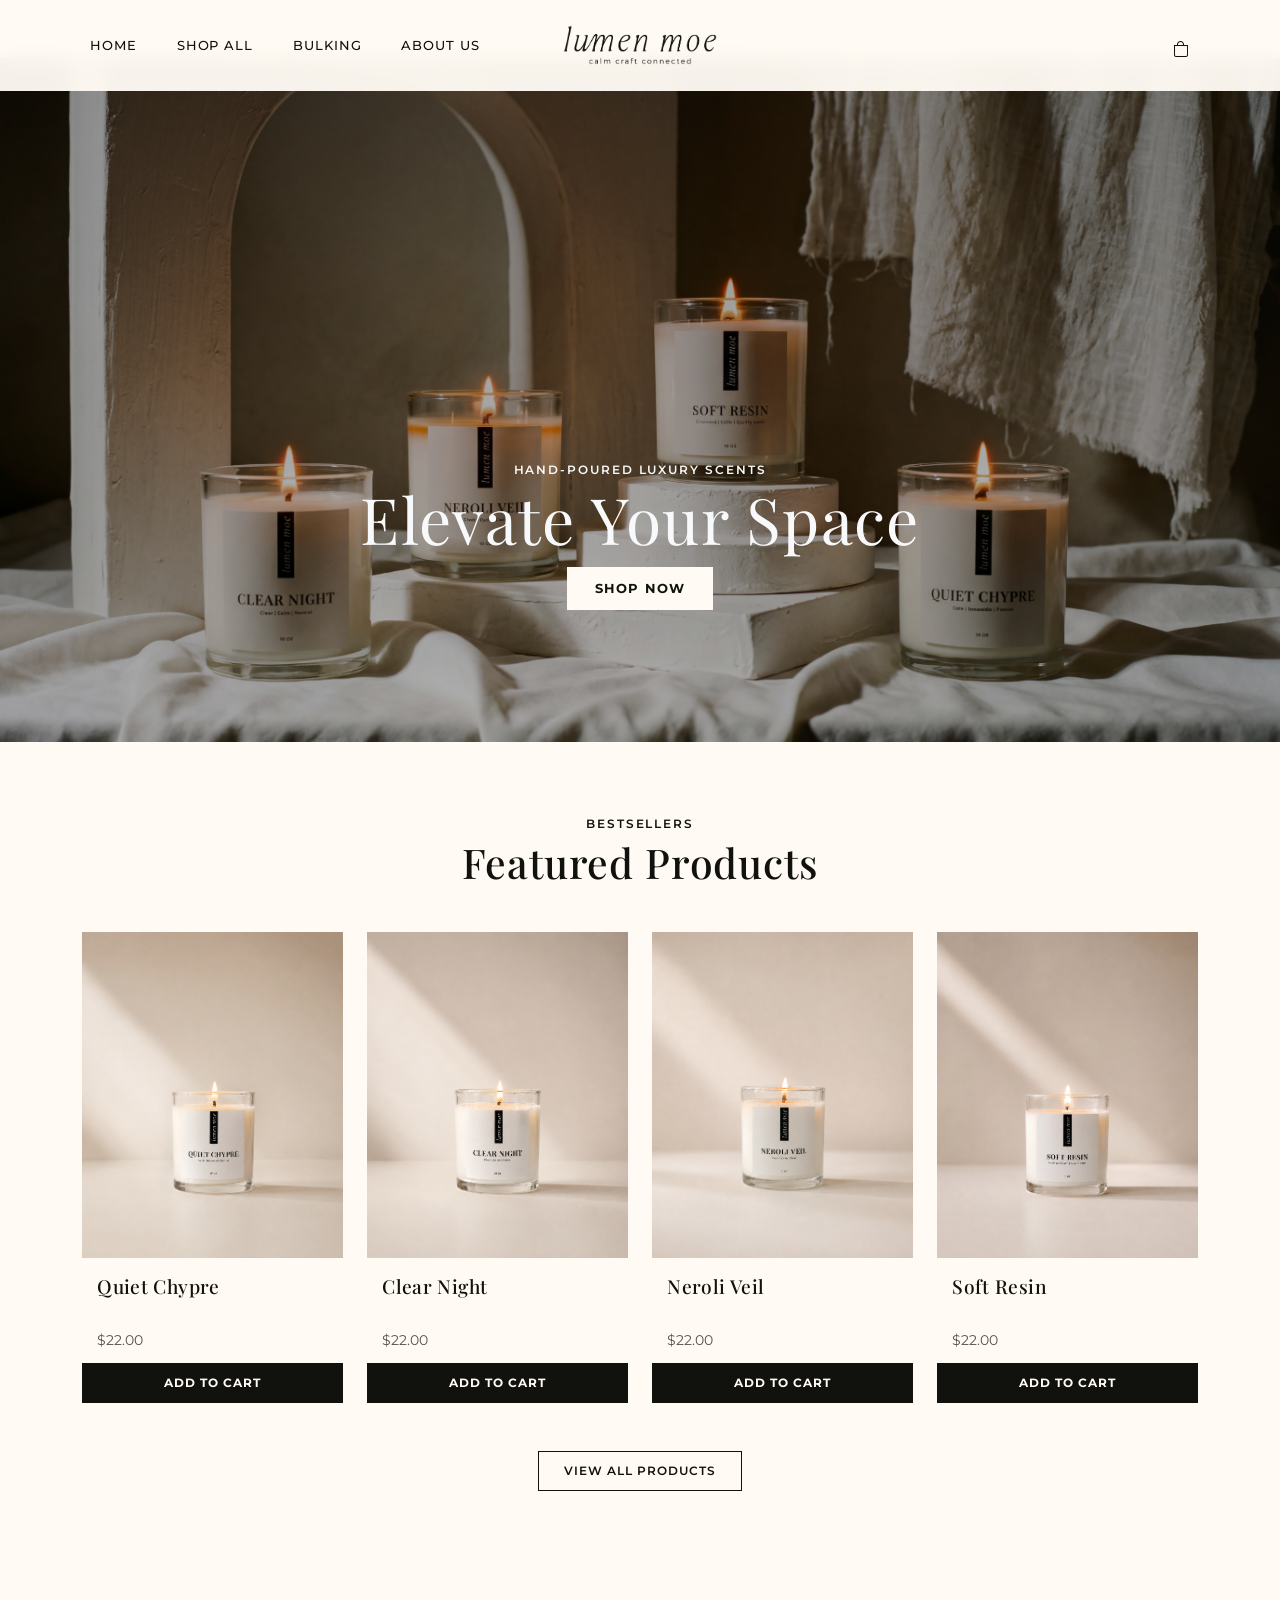
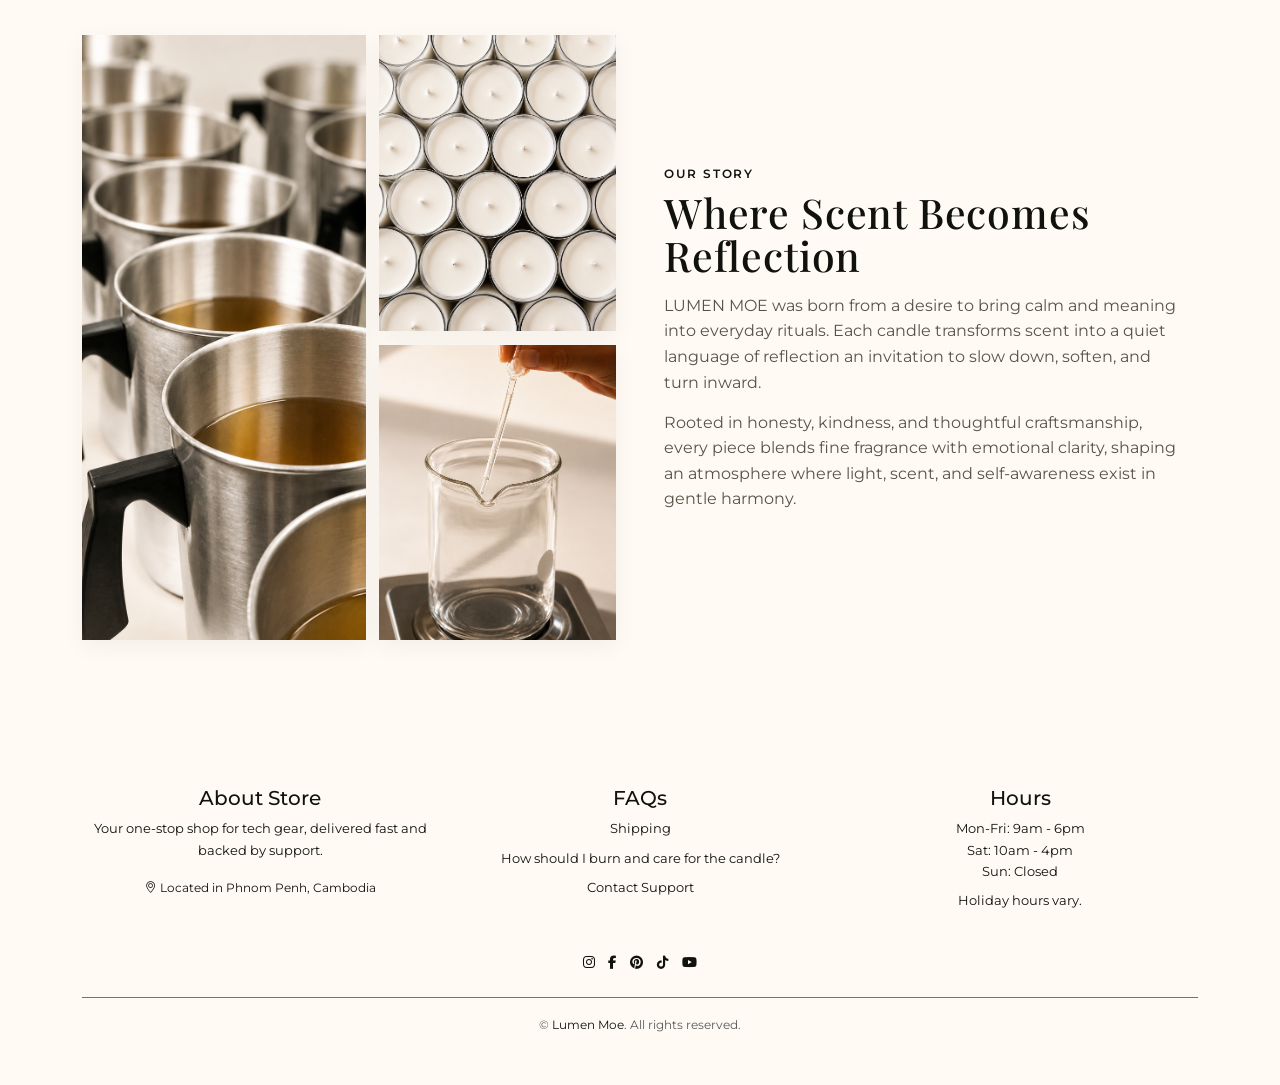
==== index.html @ 2d0c18eb "Refactor index.html for improved structure and title Updated the title and improved the overall stru" ====
<!DOCTYPE html>
<html lang="en">
<head>
	<meta charset="UTF-8">
	<meta name="viewport" content="width=device-width, initial-scale=1.0">
	<title>Lumen Moe | Elevate Your Space</title>

	<link rel="preconnect" href="https://fonts.googleapis.com">
	<link rel="preconnect" href="https://fonts.gstatic.com" crossorigin>
	<link href="https://fonts.googleapis.com/css2?family=Montserrat:wght@400;500&family=Playfair+Display:wght@400;500&display=swap" rel="stylesheet">

	<link href="https://cdn.jsdelivr.net/npm/bootstrap@5.3.3/dist/css/bootstrap.min.css" rel="stylesheet" integrity="sha384-QWTKZyjpPEjISv5WaRU9OFeRpok6YctnYmDr5pNlyT2bRjXh0JMhjY6hW+ALEwIH" crossorigin="anonymous">
	<link rel="stylesheet" href="https://cdnjs.cloudflare.com/ajax/libs/font-awesome/6.5.2/css/all.min.css" crossorigin="anonymous" referrerpolicy="no-referrer">
	<link rel="stylesheet" href="./css/index.css">
	<link rel="stylesheet" href="./css/footer.css">
	<link rel="stylesheet" href="./css/navbar.css">
	<link rel="icon" href="img/favicon.png" type="image/svg+xml">
</head>
<body>
	<header>

		<!--Navbar Section-->
		<nav class="navbar navbar-expand-md py-3" id="mainNavbar" aria-label="Primary navigation">
			<div class="container position-relative">
				<button class="navbar-toggler border-0 p-0 d-md-none" type="button" data-bs-toggle="collapse" data-bs-target="#primaryNav" aria-controls="primaryNav" aria-expanded="false" aria-label="Toggle navigation">
					<span class="navbar-toggler-icon"></span>
				</button>

				<ul class="navbar-nav d-none d-md-flex gap-4 align-items-center nav-left">
					<li class="nav-item"><a class="nav-link" href="/">Home</a></li>
					<li class="nav-item"><a class="nav-link" href="shop.html">Shop All</a></li>
					<li class="nav-item"><a class="nav-link" href="bulk-inquiry.html">Bulking</a></li>
					<li class="nav-item"><a class="nav-link" href="/#our-story">About us</a></li>
				</ul>
				
				<!--Logo-->
				<a class="navbar-brand logo mx-auto" href="/" aria-label="Lumen Moe home">
					<img src="img/web.png" alt="Lumen Moe" class="logo-image">
				</a>
				
				<!--Menu Icons-->
				<div class="d-none d-md-flex gap-3 nav-icons nav-right" aria-label="Quick actions">
					<a href="cart.html" class="icon-link" aria-label="Cart">
						<i class="bi bi-bag"></i>
					</a>
					<!--<a href="#" class="icon-link" aria-label="Profile">
						<i class="bi bi-person"></i>
					</a>-->
				</div>

				<a href="cart.html" class="icon-link d-md-none mobile-cart" aria-label="Cart">
					<i class="bi bi-bag"></i>
				</a>

				<div class="collapse navbar-collapse mt-3 d-md-none" id="primaryNav">
					<ul class="navbar-nav d-md-none gap-1 mobile-menu-list">
						<li class="nav-item"><a class="nav-link" href="/">Home</a></li>
						<li class="nav-item"><a class="nav-link" href="shop.html">Shop All</a></li>
						<li class="nav-item"><a class="nav-link" href="bulk-inquiry.html">Bulk Inquiry</a></li>
						<li class="nav-item"><a class="nav-link" href="/#our-story">About Us</a></li>
						<!--<li class="nav-item"><a class="nav-link" href="#" aria-label="Profile"><i class="bi bi-person me-2"></i>Profile</a></li>-->
					</ul>
				</div>
			</div>
		</nav>

		<!--Hero Section-->
		<section class="hero text-light">
			<div id="heroCarousel" class="carousel slide carousel-fade" data-bs-ride="carousel" data-bs-interval="4200" data-bs-pause="false">
				<div class="carousel-inner">
					<div class="carousel-item active">
						<div class="hero-slide hero-slide-1 d-flex align-items-center justify-content-center text-center">
							<div class="container hero-content position-relative">
								<p class="hero-kicker mb-2">Hand-poured luxury scents</p>
								<h1 class="display-4 hero-title mb-3">Elevate Your Space</h1>
								<!--<p class="hero-subtext mx-auto mb-4">Discover modern candle compositions crafted to bring warmth, calm, and understated elegance into your daily rituals.</p>-->
								<a href="shop.html" class="btn btn-hero">Shop Now</a>
							</div>
						</div>
					</div>
					<div class="carousel-item">
						<div class="hero-slide hero-slide-2 d-flex align-items-center justify-content-center text-center">
							<div class="container hero-content position-relative">
								<p class="hero-kicker mb-2">Seasonal Collection</p>
								<h1 class="display-4 hero-title mb-3">Warm Notes, Soft Glow</h1>
								<!--<p class="hero-subtext mx-auto mb-4">From amber and fig to cedar and musk, discover curated scents designed to elevate quiet evenings and mindful mornings.</p>-->
								<a href="shop.html" class="btn btn-hero">Shop Now</a>
							</div>
						</div>
					</div>
					<div class="carousel-item">
						<div class="hero-slide hero-slide-3 d-flex align-items-center justify-content-center text-center">
							<div class="container hero-content position-relative">
								<p class="hero-kicker mb-2">Modern Rituals</p>
								<h1 class="display-4 hero-title mb-3">Scented Simplicity</h1>
								<!--<p class="hero-subtext mx-auto mb-4">Crafted in small batches for homes that value subtle details, intentional design, and the art of everyday comfort.</p>-->
								<a href="shop.html" class="btn btn-hero">Shop Now</a>
							</div>
						</div>
					</div>
				</div>
			</div>
		</section>
	</header>
	
	<!--Featured Products-->
	<main>
		<section class="featured-products py-5" id="featured-products">
			<div class="container py-md-4">
				<div class="section-heading text-center mb-4 mb-md-5">
					<p class="section-kicker mb-2">Bestsellers</p>
					<h2 class="section-title mb-0">Featured Products</h2>
				</div>

				<div class="row g-3 g-md-4" id="featuredProductGrid" aria-live="polite"></div>
				<div class="text-center mt-4 mt-md-5">
					<a href="shop.html" class="btn btn-view-all">View All Products</a>
				</div>
			</div>
		</section>

		<!--Our Story-->
		<section class="our-story py-5" id="our-story">
			<div class="container py-md-4">
				<div class="row g-4 g-md-5 align-items-center">
					<div class="col-12 col-md-6">
						<div class="story-grid">
							<div class="story-grid-item tall">
								<img src="/img/pitches.png" alt="Candle workshop atmosphere" class="img-fluid">
							</div>
							<div class="story-grid-item">
								<img src="/img/candle.png" alt="Raw fragrance materials" class="img-fluid">
							</div>
							<div class="story-grid-item">
								<img src="/img/FO.png" alt="Minimal home candle styling" class="img-fluid">
							</div>
						</div>
					</div>

					<div class="col-12 col-md-6">
						<div class="story-content">
							<p class="section-kicker mb-2">Our Story</p>
							<h2 class="section-title mb-3">Where Scent Becomes Reflection</h2>
							<p class="story-text">LUMEN MOE was born from a desire to bring 
								calm and meaning into everyday rituals. 
								Each candle transforms scent into a quiet language of 
								reflection an invitation to slow down, soften, and turn inward.</p>
							<p class="story-text mb-0">Rooted in honesty, kindness, 
								and thoughtful craftsmanship, every piece blends fine 
								fragrance with emotional clarity, shaping an atmosphere 
								where light, scent, and self-awareness exist in gentle harmony.</p>
						</div>
					</div>
				</div>
			</div>
		</section>
	</main>

	<!--FOOTER-->
	<footer class="footer">
		<div class="container">
			<!-- First row: 3 columns -->
			<div class="row gy-4 text-center text-md-center">
				<div class="col-12 col-md-4 mt-5">
					<h5 class="footer-title font-weight-bold">About Store</h5>
					<p class="footer-text-center">Your one-stop shop for tech gear, delivered fast and backed by support.</p>
					<p class="footer-text-center"><small><i class="bi bi-geo-alt"></i> Located in Phnom Penh, Cambodia</small></p>
					
					<!--<div class="footer-payments mt-3">
						<span class="footer-payment-label">We accept:</span>
						<div class="footer-payment-icons mt-2">
							<i class="fab fa-cc-visa" aria-hidden="true" title="Visa"></i>
							<i class="fab fa-cc-mastercard" aria-hidden="true" title="Mastercard"></i>
							<i class="fab fa-cc-amex" aria-hidden="true" title="Amex"></i>
							<i class="fab fa-cc-paypal" aria-hidden="true" title="PayPal"></i>
						</div>
					</div>-->
				</div>

				<!-- FAQs Column -->
				<div class="col-12 col-md-4 mt-5">
					<h5 class="footer-title font-weight-bold">FAQs</h5>
					<ul class="footer-links list-unstyled">
						<li class="mb-2">
							<button class="footer-faq-toggle" type="button" data-bs-toggle="collapse" data-bs-target="#faqShipping" aria-expanded="false" aria-controls="faqShipping">
								Shipping
							</button>
							<div id="faqShipping" class="collapse footer-faq-answer">
								<b>Standard delivery takes 1-3 business days depending on your location.</b>
							</div>
						</li>
						<li class="mb-2">
							<button class="footer-faq-toggle" type="button" data-bs-toggle="collapse" data-bs-target="#faqWarranty" aria-expanded="false" aria-controls="faqWarranty">
								How should I burn and care for the candle?
							</button>
							<div id="faqWarranty" class="collapse footer-faq-answer">
								<b>Trim wick before each burn and allow the wax to melt evenly across the surface. Burn for 2-3 hours at a time and never leave unattended. Discontinue use when 1 cm of wax remains.</b>
							</div>
						</li>
						<li class="mb-2">
							<button class="footer-faq-toggle" type="button" data-bs-toggle="collapse" data-bs-target="#faqSupport" aria-expanded="false" aria-controls="faqSupport">
								Contact Support
							</button>
							<div id="faqSupport" class="collapse footer-faq-answer">
								<b>Contact us via <a href="https://t.me/lumenmoe"><u>Telegram</u></a> for quick assistance.</b>
							</div>
						</li>
					</ul>
				</div>

				<!-- Hours Column -->
				<div class="col-12 col-md-4 mt-5">
					<h5 class="footer-title font-weight-bold">Hours</h5>
					<ul class="footer-hours list-unstyled">
						<li>Mon-Fri: 9am - 6pm</li>
						<li>Sat: 10am - 4pm</li>
						<li>Sun: Closed</li>
						<li class="mt-2">Holiday hours vary.</li>
					</ul>
				</div>
			</div>

			<!-- Second row: newsletter 
			<div class="row justify-content-center mt-5">
				<div class="col-12 col-md-6">
					<h5 class="footer-title text-center font-weight-bold">Newsletter</h5>
					<p class="text-center">Subscribe to our newsletter for the latest updates and offers ^_^</p>
					<form class="footer-form d-flex flex-column flex-sm-row justify-content-center" action="#" method="post">
						<label class="sr-only" for="footer-email"></label>
						<input id="footer-email" type="email" class="form-control mb-2 mb-sm-0 mr-sm-2" placeholder="Enter your email" required>
						<button type="submit" class="btn btn-primary">Subscribe</button>
					</form>
				</div>
			</div>-->

			<!-- Third row: social -->
			<div class="row justify-content-center mt-4">
				<div class="col-auto">
					<div class="footer-social">
						<a href="https://www.instagram.com/lumenmoe/" aria-label="Instagram" class="footer-social-link"><i class="fab fa-instagram"></i></a>
						<a href="https://www.facebook.com/LumenMoe/" aria-label="Facebook" class="footer-social-link"><i class="fab fa-facebook-f"></i></a>
						<a href="https://www.pinterest.com/lumenmoe/" aria-label="Pinterest" class="footer-social-link"><i class="fab fa-pinterest"></i></a>
						<a href="https://www.tiktok.com/@lumenmoe" aria-label="TikTok" class="footer-social-link"><i class="fab fa-tiktok"></i></a>
						<a href="https://www.youtube.com/@lumenmoe" aria-label="YouTube" class="footer-social-link"><i class="fab fa-youtube"></i></a>
					</div>
				</div>
			</div>

			<div class="footer-bottom text-center mt-4 pt-3 border-top border-secondary">
				<small class="text-muted">&copy; <span id="currentYear"></span> <a href="index.html" class="text-decoration-none">Lumen Moe</a>. All rights reserved.</small>
			</div>
		</div>
	</footer>


	<link rel="stylesheet" href="https://cdn.jsdelivr.net/npm/bootstrap-icons@1.11.3/font/bootstrap-icons.min.css">
	<script src="https://cdn.jsdelivr.net/npm/bootstrap@5.3.3/dist/js/bootstrap.bundle.min.js" integrity="sha384-YvpcrYf0tY3lHB60NNkmXc5s9fDVZLESaAA55NDzOxhy9GkcIdslK1eN7N6jIeHz" crossorigin="anonymous"></script>
	<script src="./js/navbar.js" defer></script>
	<script src="./js/products.js" defer></script>
	<script src="./js/script.js" defer></script>
</body>
</html>
---- css/index.css ----
﻿:root {
	--bg-main: #fffbf4;
	--bg-alt: #fffbf4;
	--text-main: #11120d;
	--text-muted: #565449;
	
	--card-bg: #fffbf4;
	--bone: #d8cfbc;
	--hover-text: #d8cfbc;
	--hover-support: #565449;
	--shadow-soft: 0 10px 30px rgba(22, 22, 22, 0.06);
	--radius-soft: 14px;
}

* {
	box-sizing: border-box;
}

body {
	margin: 0;
	font-family: "Montserrat", sans-serif;
	color: var(--text-main);
	background: #fffbf4;
	line-height: 1.6;
}

h1,
h2,
h3,
.logo,
.footer-logo {
	font-family: "Playfair Display", serif;
	letter-spacing: 0.02em;
}

a {
	text-decoration: none;
}


.hero {
	position: relative;
}

.hero .carousel,
.hero .carousel-inner,
.hero .carousel-item {
	min-height: clamp(460px, 76vh, 700px);
}

.hero-slide {
	min-height: clamp(460px, 76vh, 700px);
	position: relative;
	background-position: center;
	background-size: cover;
	background-repeat: no-repeat;
}

.hero-slide::before {
	content: "";
	position: absolute;
	inset: 0;
	background: linear-gradient(to bottom, rgba(0, 0, 0, 0.42), rgba(0, 0, 0, 0.28));
}

.hero-slide-1 {
	background-image: url("../img/collection1.png");
}

.hero-slide-2 {
	background-image: url("../img/Tin collection.png");
}

.hero-slide-3 {
	background-image: url("../img/ritual bath.jpg");
}

.hero-content {
	max-width: 720px;
	padding-inline: 1rem;
	margin-top: clamp(250px, 30vh, 450px);
	z-index: 1;
}

.hero-kicker,
.section-kicker {
	text-transform: uppercase;
	letter-spacing: 0.16em;
	font-size: 0.75rem;
	font-weight: 600;
}

.hero-title {
	font-size: clamp(2.2rem, 5vw, 4rem);
	line-height: 1;
}

.hero-subtext {
	max-width: 560px;
	color: rgba(255, 255, 255, 0.9);
	font-size: 1rem;
}

.btn-hero {
	border-radius: 0;
	color: #11120d;
	background-color: #fffbf4;
	padding: 0.68rem 1.7rem;
	letter-spacing: 0.08em;
	text-transform: uppercase;
	font-size: 0.82rem;
	font-weight: 700;
	transition: all 0.25s ease;
}

.btn-hero:hover,
.btn-hero:focus-visible {
	background-color: #11120d;
	color: #fffbf4;
	border-color: #11120d;
}

.section-title {
	font-size: clamp(2rem, 3.2vw, 3rem);
	line-height: 1.05;
}

.product-card {
	display: block;
	border-radius: 0;
	overflow: hidden;
	background-color: transparent;
	/*box-shadow: 0 8px 24px rgba(18, 18, 18, 0.03)*/
	transition: transform 0.3s ease, box-shadow 0.3s ease;
	color: inherit;
}

.product-card:hover,
.product-card:focus-visible {
	transform: translateY(-4px);
	box-shadow: var(--shadow-soft);
}

.product-image-wrap {
	overflow: hidden;
	aspect-ratio: 4 / 5;
	background-color: var(--bone);
}

.product-image-wrap a {
	display: block;
	width: 100%;
	height: 100%;
}

.product-image {
	width: 100%;
	height: 100%;
	object-fit: cover;
	transition: transform 0.45s ease;
}

.product-card:hover .product-image,
.product-card:focus-visible .product-image {
	transform: scale(1.06);
}

.product-meta {
	padding: 0.95rem 0 0;
	background-color: transparent;
}

.product-name {
	margin: 0;
	font-size: 1.2rem;
	line-height: 1.3;
	min-height: calc(1.3em * 2);
	padding-inline: 0.95rem;
}

.product-name a {
	color: inherit;
}

.product-price {
	margin: 0.35rem 0 0;
	color: var(--text-muted);
	font-size: 0.9rem;
	padding-inline: 0.95rem;
}

.product-actions {
	margin-top: 0.65rem;
}

.featured-add-btn {
	width: 100%;
	border: 1px solid #11120d;
	border-radius: 0;
	background-color: #11120d;
	color: #fffbf4;
	padding: 0.58rem 0.75rem;
	font-size: 0.77rem;
	font-weight: 700;
	letter-spacing: 0.08em;
	text-transform: uppercase;
	transition: transform 0.2s ease, background-color 0.2s ease;
}

.featured-add-btn:hover,
.featured-add-btn:focus-visible {
	background-color: #565449;
	transform: translateY(-1px);
}

.featured-add-btn:disabled {
	opacity: 0.8;
	cursor: default;
}

.btn-view-all {
	border-radius: 0;
	border: 1px solid var(--text-main);
	color: var(--text-main);
	background-color: transparent;
	padding: 0.62rem 1.55rem;
	letter-spacing: 0.08em;
	text-transform: uppercase;
	font-size: 0.78rem;
	font-weight: 600;
	transition: all 0.25s ease;
}

.btn-view-all:hover,
.btn-view-all:focus-visible {
	background-color: var(--text-main);
	border-color: var(--text-main);
	color: #fffbf4;
	transform: translateY(-1px);
}

.our-story {
	background-color: var(--bg-alt);
}

.story-grid {
	display: grid;
	grid-template-columns: 1.2fr 1fr;
	gap: 0.85rem;
}

.story-grid-item {
	border-radius: 0;
	overflow: hidden;
	box-shadow: 0 6px 22px rgba(20, 20, 20, 0.05);
}

.story-grid-item.tall {
	grid-row: span 2;
}

.story-grid-item img {
	width: 100%;
	height: 100%;
	min-height: 180px;
	object-fit: cover;
	aspect-ratio: 4 / 5;
}

.story-content {
	max-width: 520px;
}

.story-text {
	color: var(--text-muted);
	margin-bottom: 0.9rem;
}

@media (max-width: 767.98px) {
	/* mobile nav-link rules moved to css/navbar.css */

	.logo {
		font-size: 1.5rem;
	}

	.logo-image {
		height: clamp(26px, 7vw, 32px);
	}

	.hero {
		min-height: 530px;
	}

	.hero .carousel,
	.hero .carousel-inner,
	.hero .carousel-item,
	.hero-slide {
		min-height: 530px;
	}

	.hero-subtext {
		font-size: 0.95rem;
	}

	.section-title {
		font-size: 2.1rem;
	}

	.product-meta {
		padding: 0.95rem 0 1.05rem;
	}

	.story-grid {
		grid-template-columns: 1fr 1fr;
	}

	.story-grid-item.tall {
		grid-column: span 2;
		grid-row: auto;
	}
}

/* Toast Notifications */
.toast-container {
	position: fixed;
	top: 20px;
	right: 20px;
	z-index: 9999;
	display: flex;
	flex-direction: column;
	gap: 12px;
	max-width: 380px;
	pointer-events: none;
}

.toast {
	padding: 14px 18px;
	border-radius: 4px;
	font-size: 0.95rem;
	font-weight: 500;
	box-shadow: 0 4px 12px rgba(0, 0, 0, 0.15);
	animation: slideIn 0.3s ease backwards;
	pointer-events: auto;
	word-break: break-word;
}

.toast-success {
	background-color: #11120d;
	color: #fffbf4;
	
}

.toast.show {
	opacity: 1;
}

.toast:not(.show) {
	opacity: 0;
	animation: slideOut 0.3s ease forwards;
}

@keyframes slideIn {
	from {
		transform: translateX(400px);
		opacity: 0;
	}
	to {
		transform: translateX(0);
		opacity: 1;
	}
}

@keyframes slideOut {
	from {
		transform: translateX(0);
		opacity: 1;
	}
	to {
		transform: translateX(400px);
		opacity: 0;
	}
}

@media (max-width: 480px) {
	.toast-container {
		left: 12px;
		right: 12px;
		max-width: none;
	}

	.toast {
		font-size: 0.9rem;
		padding: 12px 16px;
	}
}
---- css/footer.css ----
﻿.footer {
    background: #fffbf4;
    color: #11120d;
    padding: 50px 0;
    font-size: smaller;
    border-top: none;
}

.footer a {
    color: #11120d;
}

/*FAQ section*/
.footer-faq-toggle {
    background: transparent;
    border: 0;
    padding: 0;
    color: #11120d;
    text-align: left;
    font: inherit;
    cursor: pointer;
}

.footer-faq-toggle:hover,
.footer-faq-toggle:focus {
    color: #565449;
    outline: none;
}

.footer-faq-answer {
    margin-top: 0.35rem;
    color: rgba(17, 18, 13, 0.85);
    font-size: 0.88rem;
    line-height: 1.4;
}

.footer a:hover {
    color: #d8cfbc;
    text-decoration: none;
}

/*social media icons*/
.footer-social {
    display: flex;
    align-items: center;
    justify-content: center;
    gap: 0.85rem;
    flex-wrap: wrap; 
}


/*buttons*/
.footer .btn-primary {
    font-size: smaller;
    background-color: #11120d;
    border-color: #11120d;
    border-radius: 0;
    transition: background-color 0.2s ease, border-color 0.2s ease, color 0.2s ease;
}

.footer .btn-primary:hover,
.footer .btn-primary:focus-visible {
    background-color: #565449;
    border-color: #565449;
    color: #fffbf4;
}

/* make email inputs look like an outline field instead of a solid fill */
.footer input[type="email"].form-control,
.footer .form-control[type="email"] {
    font-size: smaller;
    background-color: transparent;
    border: 1px solid #11120d;
    border-radius: 0;
}

.footer input[type="*email"].form-control::placeholder {
    font-size: smaller;
    color: #11120d;
    opacity: 1;
}

.footer .footer-form {
    gap: 0.5rem;
    align-items: stretch;
}

@media (max-width: 575.98px) {
    .footer .footer-form {
        display: flex;
        flex-direction: column;
    }

    .footer .footer-form .form-control[type="email"],
    .footer .footer-form .btn-primary {
        width: 100%;
        margin-right: 0 !important;
    }
}

@media (min-width: 768px) and (max-width: 991.98px) {
    .footer .footer-form {
        max-width: 28rem;
        margin-left: auto;
        margin-right: auto;
    }
}
---- css/navbar.css ----
/* Navbar styles extracted from index.css and cart.css */

#mainNavbar {
    position: fixed;
    top: 0;
    left: 0;
    right: 0;
    width: 100%;
    z-index: 1030;
    background-color: rgba(255, 251, 244, 0.96);
    border-bottom: 1px solid transparent;
    backdrop-filter: blur(10px);
    transition: border-color 0.25s ease, box-shadow 0.25s ease;
}

#mainNavbar.is-scrolled {
    
    border-color: var(--line-soft);
    box-shadow: 0 8px 26px rgba(17, 17, 17, 0.04);
}

.navbar > .container {
    min-height: 58px;
}

body {
    margin: 0;
    padding-top: 58px;
    font-family: "Montserrat", sans-serif;
    color: var(--text-main);
    background: #fffbf4;
    line-height: 1.6;
}

.navbar-toggler:focus {
    box-shadow: none;
}

.navbar-toggler-icon {
    width: 1.2rem;
    height: 1.2rem;
}

.logo {
    font-size: 1.75rem;
    color: var(--text-main);
}

.logo-image {
    display: block;
    height: clamp(34px, 3.6vw, 40px);
    width: auto;
    max-width: 100%;
    object-fit: contain;
}

.nav-left,
.nav-right {
    flex: 1 1 0;
    min-width: 0;
}

.nav-right {
    justify-content: flex-end;
}

.nav-link {
    color: var(--text-main);
    font-size: 0.9rem;
    letter-spacing: 0.08em;
    text-transform: uppercase;
    font-weight: 500;
    padding: 0.2rem 0;
    position: relative;
}

.nav-link::after {
    content: "";
    position: absolute;
    left: 0;
    bottom: -4px;
    width: 100%;
    height: 1px;
    background-color: var(--text-main);
    transform: scaleX(0);
    transform-origin: left;
    transition: transform 0.25s ease;
}

.nav-link:hover::after,
.nav-link:focus-visible::after {
    transform: scaleX(1);
}

.nav-link:hover,
.nav-link:focus-visible {
    color: #565449;
}

@media (min-width: 992px) {
    .nav-link {
        font-size: 0.82rem;
        letter-spacing: 0.07em;
    }
}

.icon-link {
    width: 34px;
    height: 34px;
    border-radius: 0;
    display: inline-flex;
    align-items: center;
    justify-content: center;
    color: var(--text-main);
    transition: transform 0.2s ease, background-color 0.2s ease;
}

.icon-link:hover,
.icon-link:focus-visible {
    transform: translateY(-1px);
    background-color: rgba(200, 178, 115, 0.18);
    color: #565449;
}

.mobile-cart {
    position: absolute;
    right: 12px;
}

.mobile-menu-list {
    border-top: 1px solid var(--line-soft);
    padding-top: 0.75rem;
}

@media (min-width: 768px) {
    .navbar-expand-md #primaryNav.d-md-none {
        display: none !important;
    }
}

@media (max-width: 767.98px) {
    .mobile-menu-list .nav-link {
        display: flex;
        align-items: center;
        justify-content: flex-start;
        text-align: left;
        width: 100%;
    }
}
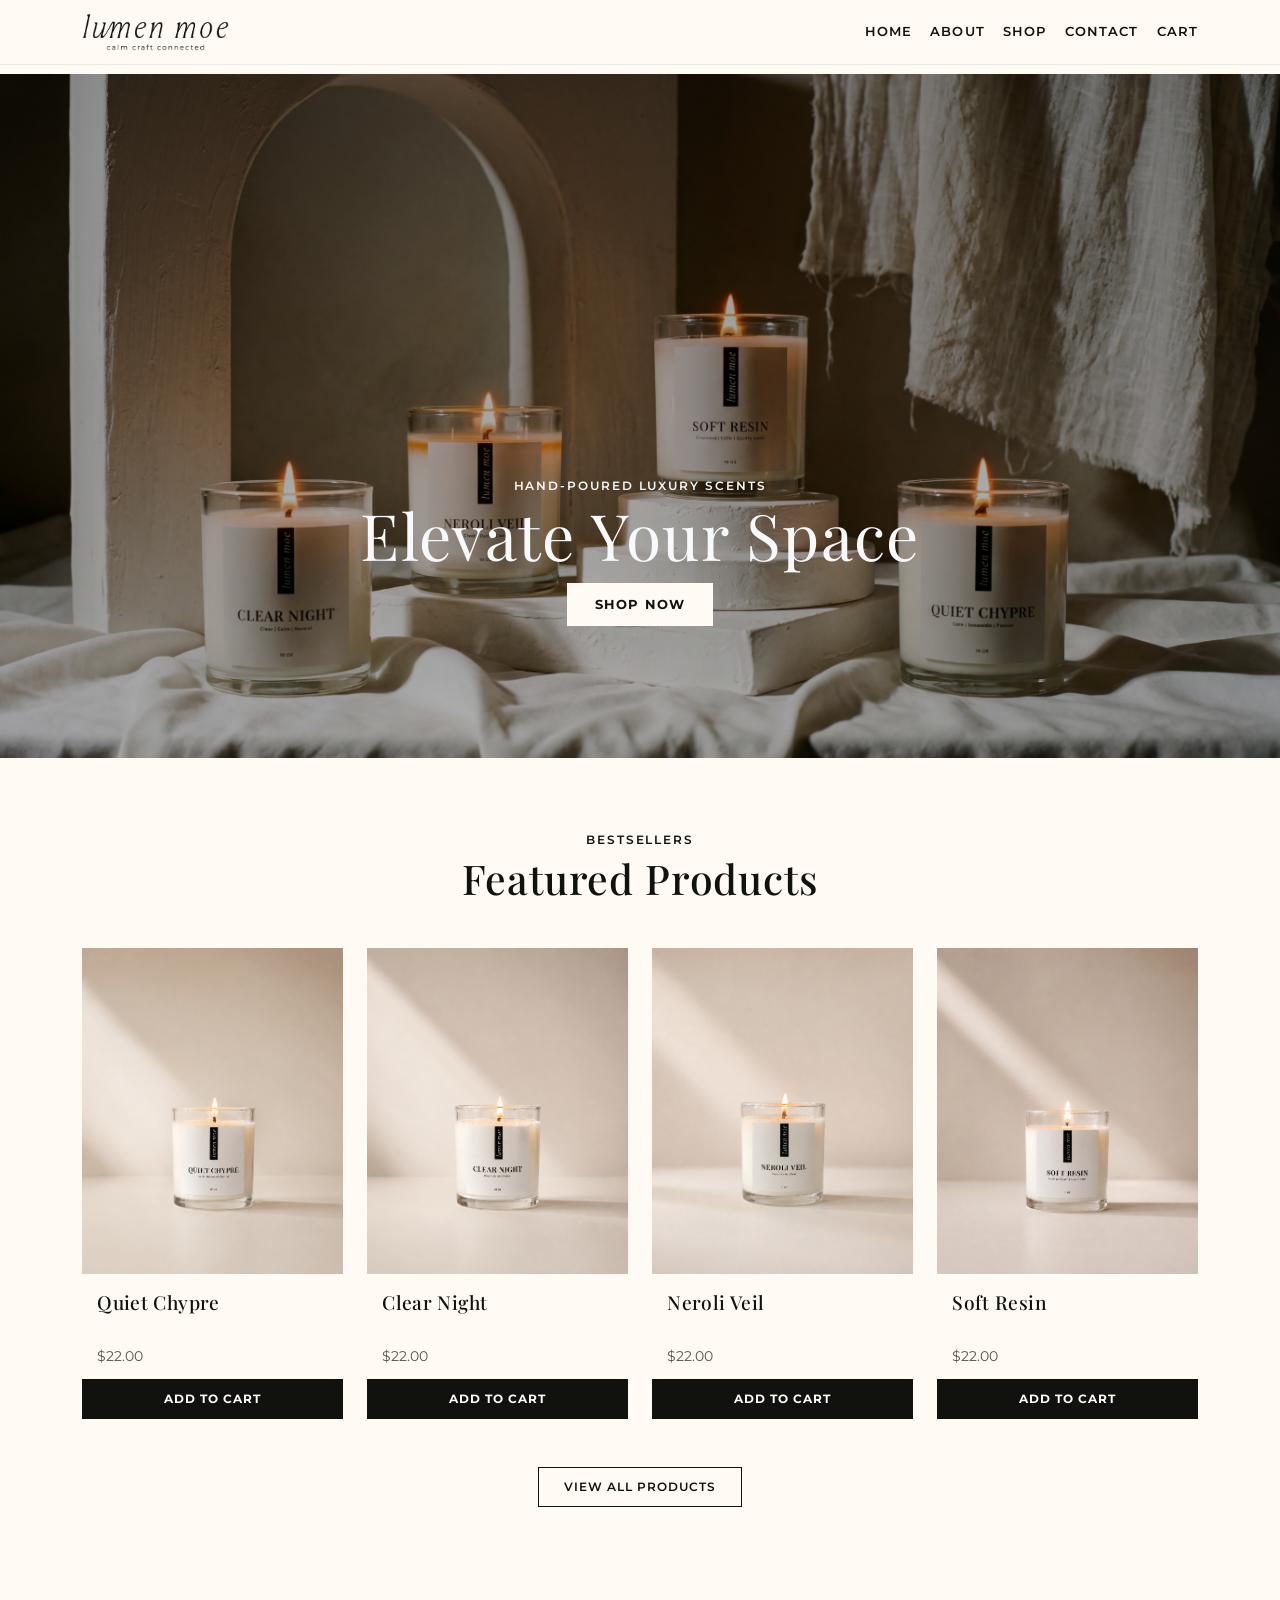
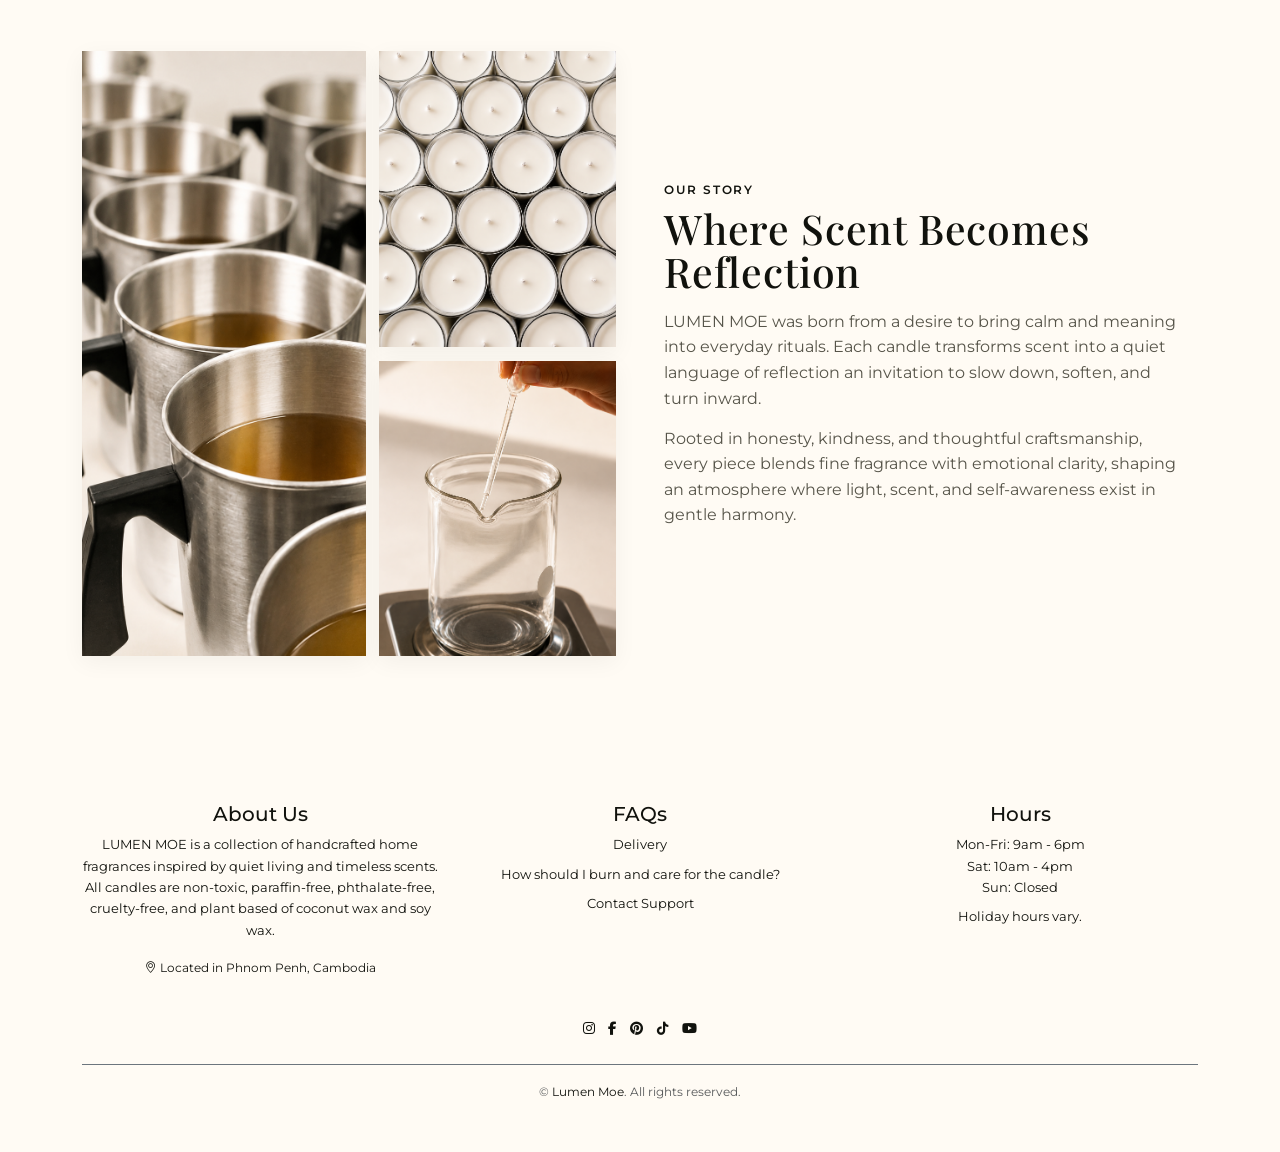
==== commit 89fd2f80: "Add files via upload" ====
--- a/index.html
+++ b/index.html
@@ -3,7 +3,7 @@
 <head>
 	<meta charset="UTF-8">
 	<meta name="viewport" content="width=device-width, initial-scale=1.0">
-	<title>Lumen Moe | Elevate Your Space</title>
+	<title>Lumen Moe</title>
 
 	<link rel="preconnect" href="https://fonts.googleapis.com">
 	<link rel="preconnect" href="https://fonts.gstatic.com" crossorigin>
@@ -14,55 +14,31 @@
 	<link rel="stylesheet" href="./css/index.css">
 	<link rel="stylesheet" href="./css/footer.css">
 	<link rel="stylesheet" href="./css/navbar.css">
-	<link rel="icon" href="img/favicon.png" type="image/svg+xml">
+	<link rel="icon" href="img/Monogram.png" type="image/png">
 </head>
 <body>
 	<header>
 
 		<!--Navbar Section-->
-		<nav class="navbar navbar-expand-md py-3" id="mainNavbar" aria-label="Primary navigation">
-			<div class="container position-relative">
-				<button class="navbar-toggler border-0 p-0 d-md-none" type="button" data-bs-toggle="collapse" data-bs-target="#primaryNav" aria-controls="primaryNav" aria-expanded="false" aria-label="Toggle navigation">
-					<span class="navbar-toggler-icon"></span>
+		<nav class="site-nav" aria-label="Primary navigation">
+			<div class="container">
+				<a href="#hero" class="brand">
+					<img src="img/web.png" alt="Lumen Moe Logo" class="logo">
+					
+				</a>
+				<div class="nav-links" id="siteNavLinks">
+					<a href="index.html">Home</a>
+					<a href="#our-story">About</a>
+					<a href="shop.html">Shop</a>
+					<a href="#footer">Contact</a>
+					<a href="cart.html">Cart</a>
+				</div>
+				<button class="nav-toggle" id="navToggle" aria-label="Toggle menu" aria-expanded="false" aria-controls="siteNavLinks">
+					<span></span><span></span><span></span>
 				</button>
-
-				<ul class="navbar-nav d-none d-md-flex gap-4 align-items-center nav-left">
-					<li class="nav-item"><a class="nav-link" href="/">Home</a></li>
-					<li class="nav-item"><a class="nav-link" href="shop.html">Shop All</a></li>
-					<li class="nav-item"><a class="nav-link" href="bulk-inquiry.html">Bulking</a></li>
-					<li class="nav-item"><a class="nav-link" href="/#our-story">About us</a></li>
-				</ul>
-				
-				<!--Logo-->
-				<a class="navbar-brand logo mx-auto" href="/" aria-label="Lumen Moe home">
-					<img src="img/web.png" alt="Lumen Moe" class="logo-image">
-				</a>
-				
-				<!--Menu Icons-->
-				<div class="d-none d-md-flex gap-3 nav-icons nav-right" aria-label="Quick actions">
-					<a href="cart.html" class="icon-link" aria-label="Cart">
-						<i class="bi bi-bag"></i>
-					</a>
-					<!--<a href="#" class="icon-link" aria-label="Profile">
-						<i class="bi bi-person"></i>
-					</a>-->
-				</div>
-
-				<a href="cart.html" class="icon-link d-md-none mobile-cart" aria-label="Cart">
-					<i class="bi bi-bag"></i>
-				</a>
-
-				<div class="collapse navbar-collapse mt-3 d-md-none" id="primaryNav">
-					<ul class="navbar-nav d-md-none gap-1 mobile-menu-list">
-						<li class="nav-item"><a class="nav-link" href="/">Home</a></li>
-						<li class="nav-item"><a class="nav-link" href="shop.html">Shop All</a></li>
-						<li class="nav-item"><a class="nav-link" href="bulk-inquiry.html">Bulk Inquiry</a></li>
-						<li class="nav-item"><a class="nav-link" href="/#our-story">About Us</a></li>
-						<!--<li class="nav-item"><a class="nav-link" href="#" aria-label="Profile"><i class="bi bi-person me-2"></i>Profile</a></li>-->
-					</ul>
-				</div>
 			</div>
 		</nav>
+		
 
 		<!--Hero Section-->
 		<section class="hero text-light">
@@ -157,13 +133,14 @@
 	</main>
 
 	<!--FOOTER-->
-	<footer class="footer">
+	<footer class="footer" id="footer">
 		<div class="container">
 			<!-- First row: 3 columns -->
 			<div class="row gy-4 text-center text-md-center">
 				<div class="col-12 col-md-4 mt-5">
-					<h5 class="footer-title font-weight-bold">About Store</h5>
-					<p class="footer-text-center">Your one-stop shop for tech gear, delivered fast and backed by support.</p>
+					<h5 class="footer-title font-weight-bold">About Us</h5>
+					<p class="footer-text-center">LUMEN MOE is a collection of handcrafted home fragrances inspired by quiet living and timeless scents.
+						All candles are non-toxic, paraffin-free, phthalate-free, cruelty-free, and plant based of coconut wax and soy wax.</p>
 					<p class="footer-text-center"><small><i class="bi bi-geo-alt"></i> Located in Phnom Penh, Cambodia</small></p>
 					
 					<!--<div class="footer-payments mt-3">
@@ -183,10 +160,10 @@
 					<ul class="footer-links list-unstyled">
 						<li class="mb-2">
 							<button class="footer-faq-toggle" type="button" data-bs-toggle="collapse" data-bs-target="#faqShipping" aria-expanded="false" aria-controls="faqShipping">
-								Shipping
+								Delivery
 							</button>
 							<div id="faqShipping" class="collapse footer-faq-answer">
-								<b>Standard delivery takes 1-3 business days depending on your location.</b>
+								<b>Free delivery takes 1-3 business days depending on your location.</b>
 							</div>
 						</li>
 						<li class="mb-2">
@@ -202,7 +179,7 @@
 								Contact Support
 							</button>
 							<div id="faqSupport" class="collapse footer-faq-answer">
-								<b>Contact us via <a href="https://t.me/lumenmoe"><u>Telegram</u></a> for quick assistance.</b>
+								<b>Contact us via <a href="mailto:lumenmoe@gmail.com"><u>Email</u></a> for quick assistance.</b>
 							</div>
 						</li>
 					</ul>
--- a/css/index.css
+++ b/css/index.css
@@ -18,10 +18,104 @@
 
 body {
 	margin: 0;
+	padding-top: 74px;
 	font-family: "Montserrat", sans-serif;
 	color: var(--text-main);
 	background: #fffbf4;
 	line-height: 1.6;
+}
+
+.site-nav {
+	display: flex;
+	align-items: center;
+	justify-content: space-between;
+	gap: 1rem;
+	padding: 0.8rem 0;
+	background: rgba(255, 251, 244, 0.96);
+	backdrop-filter: blur(10px);
+	border-bottom: 1px solid rgba(17, 18, 13, 0.08);
+	position: fixed;
+	top: 0;
+	left: 0;
+	right: 0;
+	z-index: 1000;
+}
+/* Use the inner Bootstrap container for horizontal alignment, and make it a flex row */
+.site-nav > .container {
+	display: flex;
+	align-items: center;
+	justify-content: space-between;
+	gap: 1rem;
+}
+
+.site-nav .brand {
+	display: inline-flex;
+	align-items: center;
+	gap: 0.7rem;
+	color: var(--text-main);
+	font-family: "Playfair Display", serif;
+	font-size: 1.1rem;
+	font-weight: 600;
+	letter-spacing: 0.02em;
+	flex-shrink: 0;
+}
+
+.site-nav .logo {
+	height: 38px;
+	width: auto;
+}
+
+.site-nav .nav-links {
+	display: flex;
+	align-items: center;
+	gap: 1.15rem;
+	margin-left: auto;
+}
+
+.site-nav .nav-links a {
+	color: var(--text-main);
+	font-size: 0.84rem;
+	font-weight: 600;
+	letter-spacing: 0.08em;
+	text-transform: uppercase;
+	transition: color 0.2s ease;
+}
+
+.site-nav .nav-links a:hover,
+.site-nav .nav-links a:focus-visible {
+	color: var(--hover-support);
+}
+
+.site-nav .nav-toggle {
+	display: none;
+	flex-direction: column;
+	justify-content: center;
+	gap: 0.28rem;
+	border: 0;
+	background: transparent;
+	padding: 0.2rem;
+	cursor: pointer;
+}
+
+.site-nav .nav-toggle span {
+	display: block;
+	width: 22px;
+	height: 2px;
+	background: var(--text-main);
+	border-radius: 999px;
+	transition: transform 0.2s ease, opacity 0.2s ease;
+}
+
+.site-nav.is-open .nav-toggle span:nth-child(1) {
+	transform: translateY(6px) rotate(45deg);
+}
+
+.site-nav.is-open .nav-toggle span:nth-child(2) {
+	opacity: 0;
+}
+
+.site-nav.is-open .nav-toggle span:nth-child(3) {
+	transform: translateY(-6px) rotate(-45deg);
 }
 
 h1,
@@ -37,6 +131,9 @@
 	text-decoration: none;
 }
 
+.footer {
+	scroll-margin-top: 90px;
+}
 
 .hero {
 	position: relative;
@@ -277,7 +374,42 @@
 }
 
 @media (max-width: 767.98px) {
-	/* mobile nav-link rules moved to css/navbar.css */
+	.site-nav {
+		padding: 0.9rem 1rem;
+	}
+
+	.site-nav .nav-toggle {
+		display: inline-flex;
+	}
+
+	.site-nav .nav-links {
+		position: absolute;
+		top: calc(100% + 0.5rem);
+		left: 1rem;
+		right: 1rem;
+		display: none;
+		flex-direction: column;
+		align-items: stretch;
+		gap: 0;
+		margin-left: 0;
+		padding: 0.7rem 0.8rem;
+		background: rgba(255, 251, 244, 0.98);
+		border: 1px solid rgba(17, 18, 13, 0.08);
+		box-shadow: var(--shadow-soft);
+	}
+
+	.site-nav.is-open .nav-links {
+		display: flex;
+	}
+
+	.site-nav .nav-links a {
+		padding: 0.7rem 0;
+		border-bottom: 1px solid rgba(17, 18, 13, 0.08);
+	}
+
+	.site-nav .nav-links a:last-child {
+		border-bottom: 0;
+	}
 
 	.logo {
 		font-size: 1.5rem;
@@ -382,6 +514,14 @@
 }
 
 @media (max-width: 480px) {
+	.site-nav .brand {
+		font-size: 0.96rem;
+	}
+
+	.site-nav .logo {
+		height: 30px;
+	}
+
 	.toast-container {
 		left: 12px;
 		right: 12px;
--- a/css/navbar.css
+++ b/css/navbar.css
@@ -1,15 +1,129 @@
 /* Navbar styles extracted from index.css and cart.css */
 
-#mainNavbar {
+:root {
+    --line-soft: rgba(17, 18, 13, 0.08);
+}
+
+body {
+    margin: 0;
+    padding-top: 74px;
+    font-family: "Montserrat", sans-serif;
+    color: var(--text-main);
+    background: #fffbf4;
+    line-height: 1.6;
+}
+
+.site-nav {
+    display: flex;
+    align-items: center;
+    justify-content: space-between;
+    gap: 1rem;
+    padding: 0.8rem 0;
+    background: rgba(255, 251, 244, 0.96);
+    backdrop-filter: blur(10px);
+    border-bottom: 1px solid rgba(17, 18, 13, 0.08);
     position: fixed;
     top: 0;
     left: 0;
     right: 0;
-    width: 100%;
+    z-index: 1000;
+}
+
+.site-nav > .container {
+    display: flex;
+    align-items: center;
+    justify-content: space-between;
+    gap: 1rem;
+}
+
+.site-nav .brand {
+    display: inline-flex;
+    align-items: center;
+    gap: 0.7rem;
+    color: var(--text-main);
+    font-family: "Playfair Display", serif;
+    font-size: 1.1rem;
+    font-weight: 600;
+    letter-spacing: 0.02em;
+    flex-shrink: 0;
+}
+
+.site-nav .logo {
+    height: 38px;
+    width: auto;
+}
+
+.site-nav .nav-links {
+    display: flex;
+    align-items: center;
+    gap: 1.15rem;
+    margin-left: auto;
+}
+
+.site-nav .nav-links a {
+    color: var(--text-main);
+    font-size: 0.84rem;
+    font-weight: 600;
+    letter-spacing: 0.08em;
+    text-transform: uppercase;
+    transition: color 0.2s ease;
+}
+
+.site-nav .nav-links a:hover,
+.site-nav .nav-links a:focus-visible {
+    color: var(--hover-support, #565449);
+}
+
+.site-nav .nav-toggle {
+    display: none;
+    flex-direction: column;
+    justify-content: center;
+    gap: 0.28rem;
+    border: 0;
+    background: transparent;
+    padding: 0.2rem;
+    cursor: pointer;
+}
+
+.site-nav .nav-toggle span {
+    display: block;
+    width: 22px;
+    height: 2px;
+    background: var(--text-main);
+    border-radius: 999px;
+    transition: transform 0.2s ease, opacity 0.2s ease;
+}
+
+.site-nav.is-open .nav-toggle span:nth-child(1) {
+    transform: translateY(6px) rotate(45deg);
+}
+
+.site-nav.is-open .nav-toggle span:nth-child(2) {
+    opacity: 0;
+}
+
+.site-nav.is-open .nav-toggle span:nth-child(3) {
+    transform: translateY(-6px) rotate(-45deg);
+}
+
+.site-nav.is-open .nav-links {
+    display: flex;
+}
+
+.site-nav.is-scrolled {
+    border-color: var(--line-soft);
+    box-shadow: 0 8px 26px rgba(17, 17, 17, 0.04);
+}
+
+#mainNavbar {
+    position: sticky;
+    top: 0;
     z-index: 1030;
     background-color: rgba(255, 251, 244, 0.96);
     border-bottom: 1px solid transparent;
     backdrop-filter: blur(10px);
+    padding-top: 0.55rem;
+    padding-bottom: 0.55rem;
     transition: border-color 0.25s ease, box-shadow 0.25s ease;
 }
 
@@ -20,16 +134,7 @@
 }
 
 .navbar > .container {
-    min-height: 58px;
-}
-
-body {
-    margin: 0;
-    padding-top: 58px;
-    font-family: "Montserrat", sans-serif;
-    color: var(--text-main);
-    background: #fffbf4;
-    line-height: 1.6;
+    min-height: 44px;
 }
 
 .navbar-toggler:focus {
@@ -41,6 +146,42 @@
     height: 1.2rem;
 }
 
+/* Custom hamburger bars moved here */
+.navbar-toggler {
+    display: inline-flex;
+    align-items: center;
+    justify-content: center;
+    gap: 0.28rem;
+    border: 0;
+    background: transparent;
+    padding: 0.2rem;
+}
+
+.navbar-toggler-icon {
+    display: none; /* hide default bootstrap icon */
+}
+
+.navbar-toggler .toggler-bar {
+    display: block;
+    width: 22px;
+    height: 2px;
+    background: var(--text-main);
+    border-radius: 999px;
+    transition: transform 0.2s ease, opacity 0.2s ease;
+}
+
+.navbar-toggler[aria-expanded="true"] .toggler-bar:nth-child(1) {
+    transform: translateY(6px) rotate(45deg);
+}
+
+.navbar-toggler[aria-expanded="true"] .toggler-bar:nth-child(2) {
+    opacity: 0;
+}
+
+.navbar-toggler[aria-expanded="true"] .toggler-bar:nth-child(3) {
+    transform: translateY(-6px) rotate(-45deg);
+}
+
 .logo {
     font-size: 1.75rem;
     color: var(--text-main);
@@ -48,7 +189,7 @@
 
 .logo-image {
     display: block;
-    height: clamp(34px, 3.6vw, 40px);
+    height: clamp(30px, 3.2vw, 36px);
     width: auto;
     max-width: 100%;
     object-fit: contain;
@@ -69,8 +210,8 @@
     font-size: 0.9rem;
     letter-spacing: 0.08em;
     text-transform: uppercase;
-    font-weight: 500;
-    padding: 0.2rem 0;
+    font-weight: 300;
+    padding: 0.16rem 0;
     position: relative;
 }
 
@@ -139,11 +280,60 @@
 }
 
 @media (max-width: 767.98px) {
+    .site-nav {
+        padding: 0.9rem 1rem;
+    }
+
+    .site-nav .nav-toggle {
+        display: inline-flex;
+    }
+
+    .site-nav .nav-links {
+        position: absolute;
+        top: calc(100% + 0.5rem);
+        left: 1rem;
+        right: 1rem;
+        display: none;
+        flex-direction: column;
+        align-items: stretch;
+        gap: 0;
+        margin-left: 0;
+        padding: 0.7rem 0.8rem;
+        background: rgba(255, 251, 244, 0.98);
+        border: 1px solid rgba(17, 18, 13, 0.08);
+        box-shadow: 0 10px 30px rgba(22, 22, 22, 0.06);
+    }
+
+    .site-nav .nav-links a {
+        padding: 0.7rem 0;
+        border-bottom: 1px solid rgba(17, 18, 13, 0.08);
+    }
+
+    .site-nav .nav-links a:last-child {
+        border-bottom: 0;
+    }
+
+    #mainNavbar .navbar-toggler {
+        display: inline-flex;
+        padding: 0.2rem 0.35rem;
+    }
+
+    #mainNavbar .navbar-collapse {
+        margin-top: 0.75rem;
+        padding: 0.35rem 0 0.1rem;
+        border-top: 1px solid var(--line-soft);
+    }
+
     .mobile-menu-list .nav-link {
         display: flex;
         align-items: center;
         justify-content: flex-start;
         text-align: left;
         width: 100%;
-    }
-}
+        padding: 0.7rem 0;
+    }
+
+    #mainNavbar .navbar-nav {
+        gap: 0.15rem;
+    }
+}
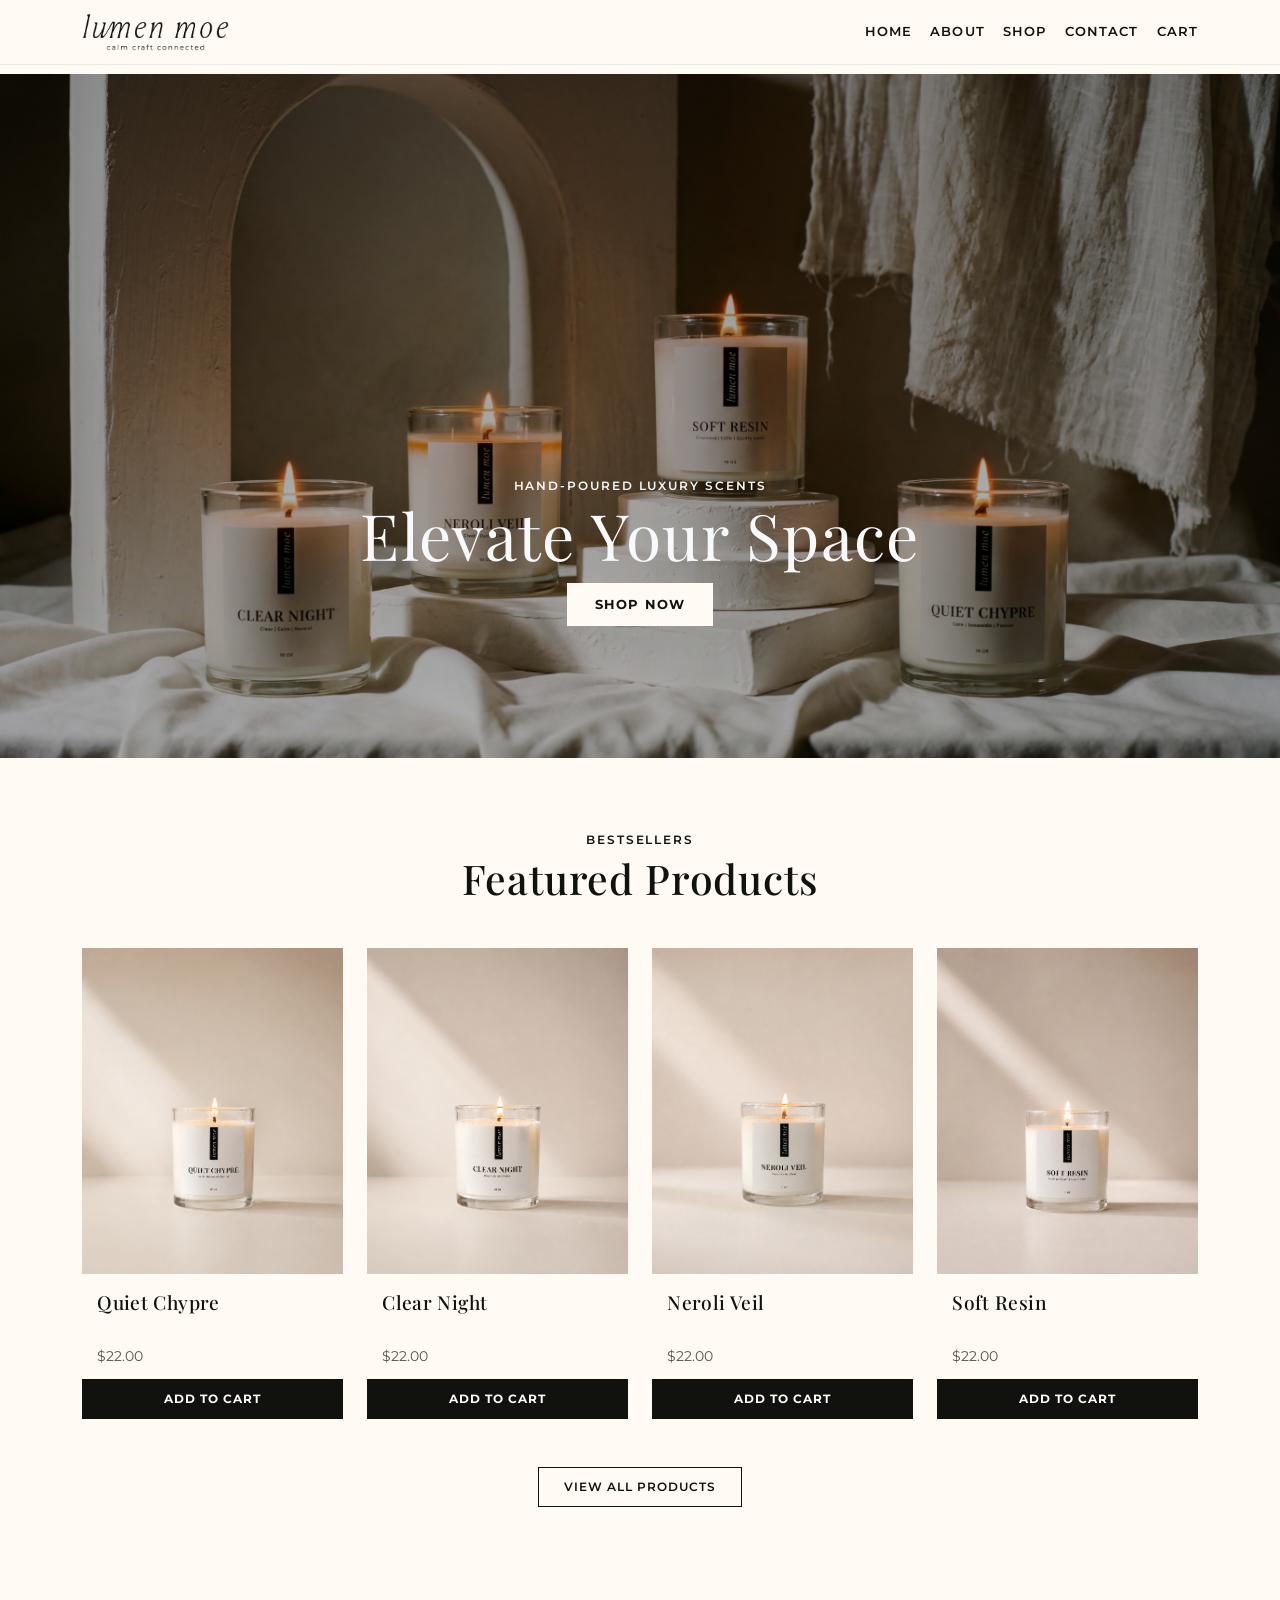
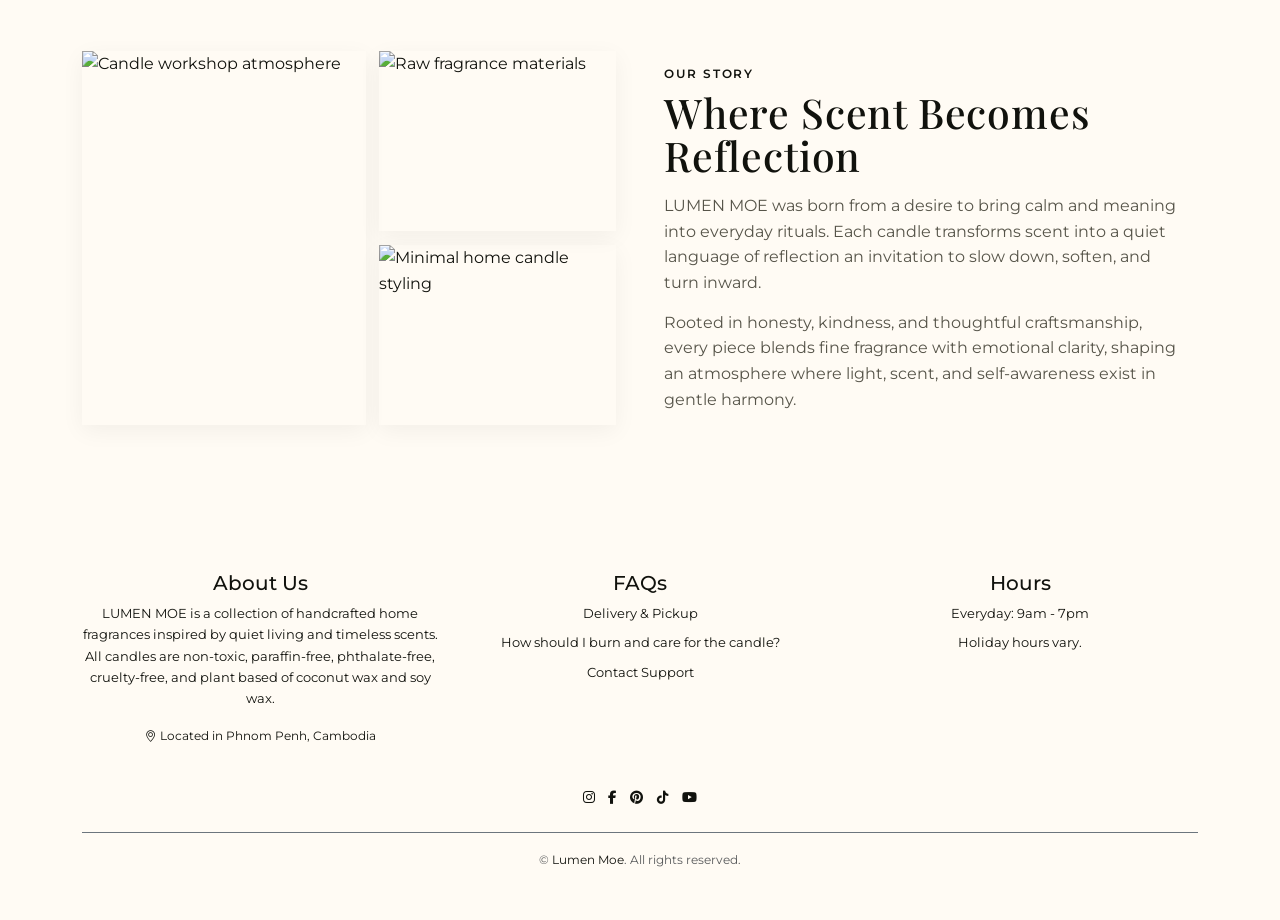
==== commit b15b097c: "Add files via upload" ====
--- a/index.html
+++ b/index.html
@@ -14,7 +14,7 @@
 	<link rel="stylesheet" href="./css/index.css">
 	<link rel="stylesheet" href="./css/footer.css">
 	<link rel="stylesheet" href="./css/navbar.css">
-	<link rel="icon" href="img/Monogram.png" type="image/png">
+	<link rel="icon" href="img/favicon.png" type="image/png">
 </head>
 <body>
 	<header>
@@ -102,13 +102,13 @@
 					<div class="col-12 col-md-6">
 						<div class="story-grid">
 							<div class="story-grid-item tall">
-								<img src="/img/pitches.png" alt="Candle workshop atmosphere" class="img-fluid">
+								<img src="/img/pitches.jpg" alt="Candle workshop atmosphere" class="img-fluid">
 							</div>
 							<div class="story-grid-item">
-								<img src="/img/candle.png" alt="Raw fragrance materials" class="img-fluid">
+								<img src="/img/candle.jpg" alt="Raw fragrance materials" class="img-fluid">
 							</div>
 							<div class="story-grid-item">
-								<img src="/img/FO.png" alt="Minimal home candle styling" class="img-fluid">
+								<img src="/img/FO.jpg" alt="Minimal home candle styling" class="img-fluid">
 							</div>
 						</div>
 					</div>
@@ -141,7 +141,7 @@
 					<h5 class="footer-title font-weight-bold">About Us</h5>
 					<p class="footer-text-center">LUMEN MOE is a collection of handcrafted home fragrances inspired by quiet living and timeless scents.
 						All candles are non-toxic, paraffin-free, phthalate-free, cruelty-free, and plant based of coconut wax and soy wax.</p>
-					<p class="footer-text-center"><small><i class="bi bi-geo-alt"></i> Located in Phnom Penh, Cambodia</small></p>
+					<p class="footer-text-center"><small><a class="location-link" href="https://maps.app.goo.gl/Gq3eSKZP7mriYRtT7?g_st=ic" target="_blank" rel="noopener noreferrer"><i class="bi bi-geo-alt"></i> Located in Phnom Penh, Cambodia</a></small></p>
 					
 					<!--<div class="footer-payments mt-3">
 						<span class="footer-payment-label">We accept:</span>
@@ -160,10 +160,10 @@
 					<ul class="footer-links list-unstyled">
 						<li class="mb-2">
 							<button class="footer-faq-toggle" type="button" data-bs-toggle="collapse" data-bs-target="#faqShipping" aria-expanded="false" aria-controls="faqShipping">
-								Delivery
+								Delivery & Pickup
 							</button>
 							<div id="faqShipping" class="collapse footer-faq-answer">
-								<b>Free delivery takes 1-3 business days depending on your location.</b>
+								<b>Delivery via grab takes 1-2 hours depending on your location or pick up at store.</b>
 							</div>
 						</li>
 						<li class="mb-2">
@@ -179,7 +179,7 @@
 								Contact Support
 							</button>
 							<div id="faqSupport" class="collapse footer-faq-answer">
-								<b>Contact us via <a href="mailto:lumenmoe@gmail.com"><u>Email</u></a> for quick assistance.</b>
+								<b>Contact us via <a href="https://t.me/lumenmoe"><u>Telegram</u></a> for quick assistance.</b>
 							</div>
 						</li>
 					</ul>
@@ -189,9 +189,7 @@
 				<div class="col-12 col-md-4 mt-5">
 					<h5 class="footer-title font-weight-bold">Hours</h5>
 					<ul class="footer-hours list-unstyled">
-						<li>Mon-Fri: 9am - 6pm</li>
-						<li>Sat: 10am - 4pm</li>
-						<li>Sun: Closed</li>
+						<li>Everyday: 9am - 7pm</li>
 						<li class="mt-2">Holiday hours vary.</li>
 					</ul>
 				</div>
--- a/css/index.css
+++ b/css/index.css
@@ -39,7 +39,7 @@
 	left: 0;
 	right: 0;
 	z-index: 1000;
-}
+} 
 /* Use the inner Bootstrap container for horizontal alignment, and make it a flex row */
 .site-nav > .container {
 	display: flex;
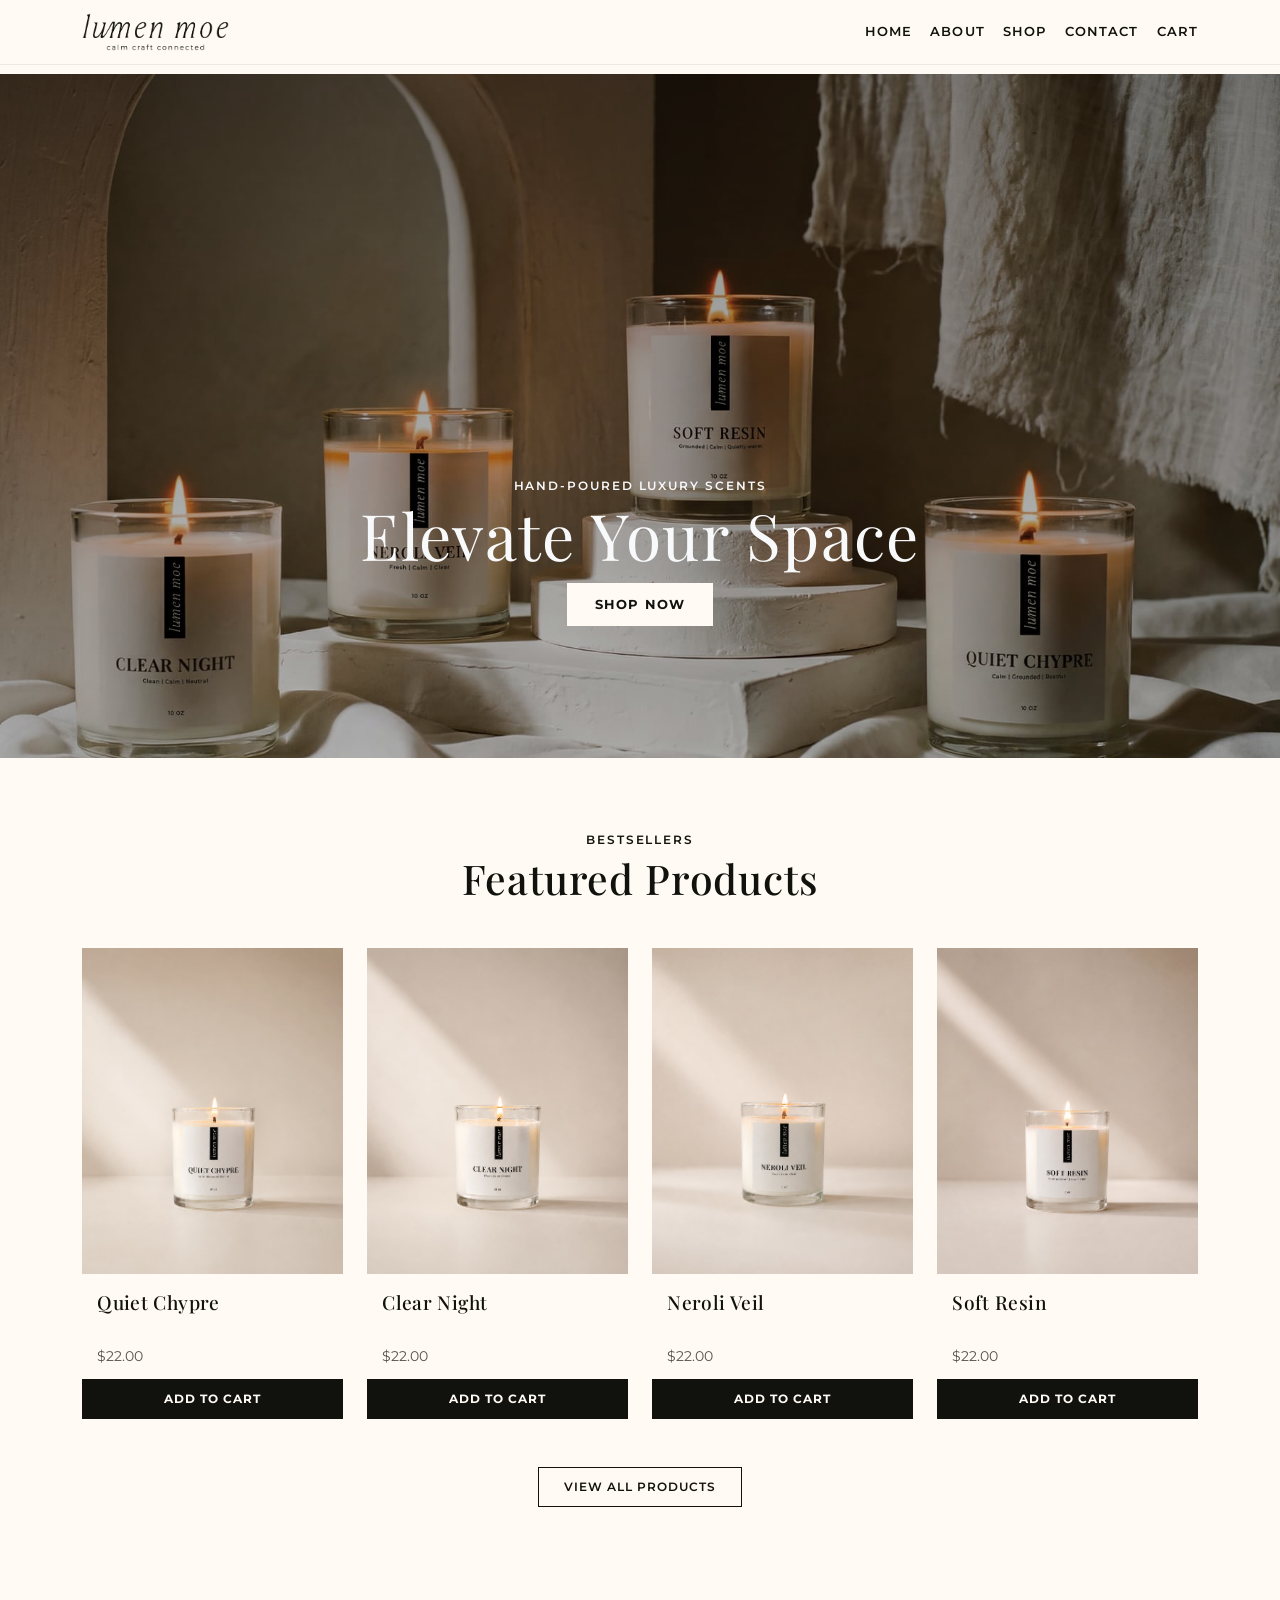
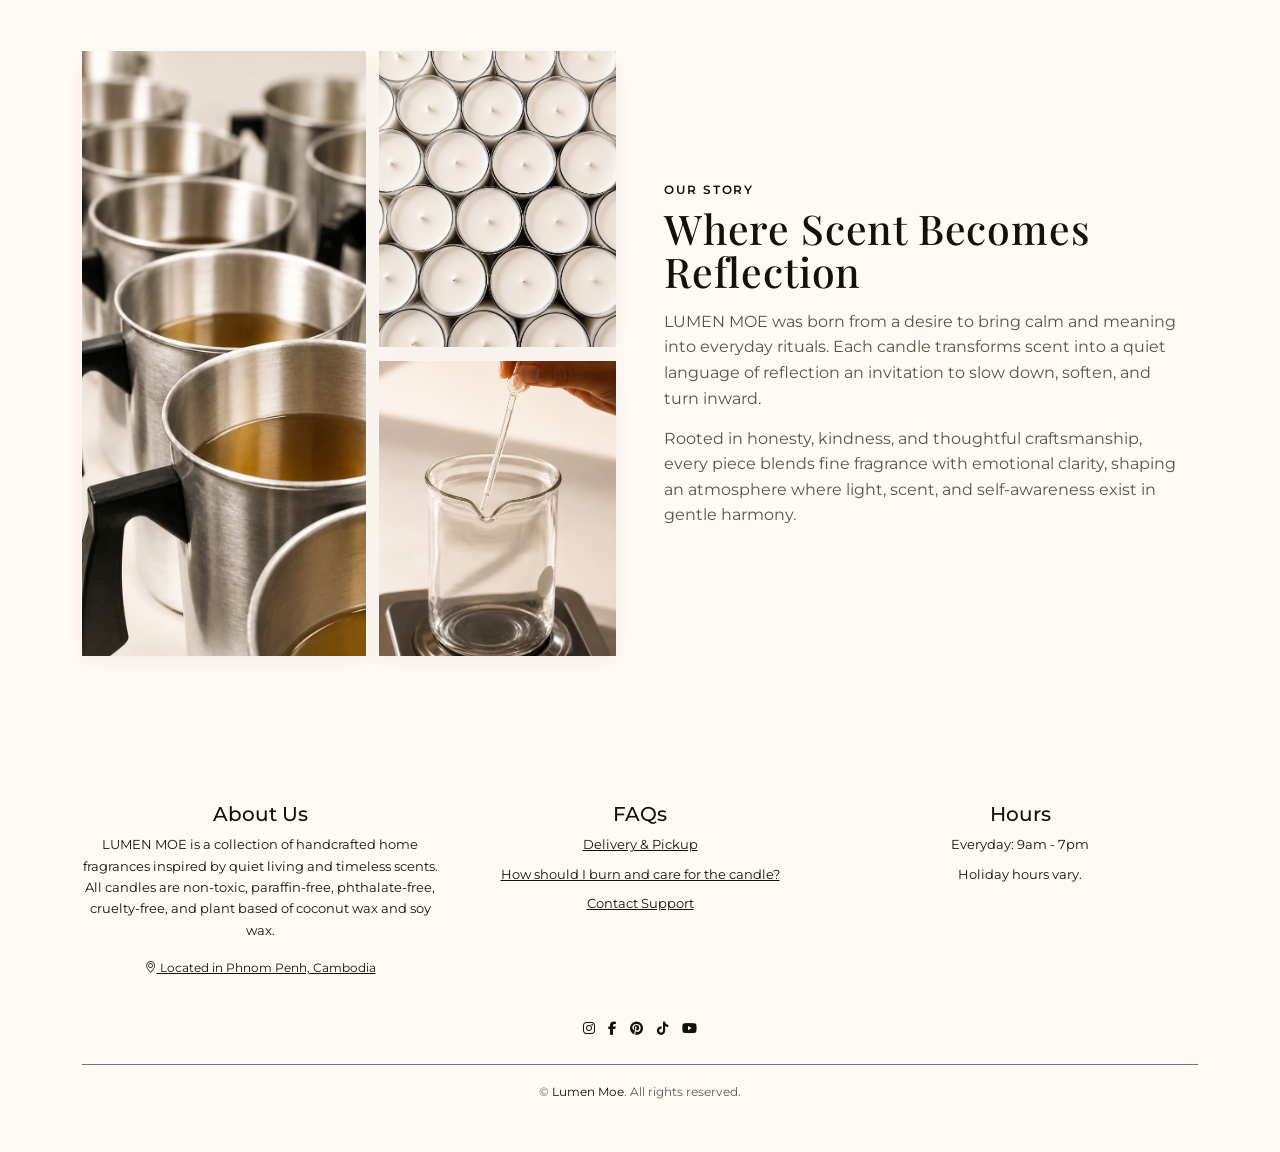
==== commit 1ff1d908: "Add files via upload" ====
--- a/index.html
+++ b/index.html
@@ -3,7 +3,10 @@
 <head>
 	<meta charset="UTF-8">
 	<meta name="viewport" content="width=device-width, initial-scale=1.0">
-	<title>Lumen Moe</title>
+	<title>Lumen Moe | Hand-Poured Scented Candles</title>
+	<meta name="description" content="Discover Lumen Moe hand-poured scented candles and home fragrance pieces, crafted to bring calm, warmth, and quiet elegance to everyday spaces.">
+	<meta name="robots" content="index, follow">
+	<link rel="canonical" href="https://www.lumenmoe.com/">
 
 	<link rel="preconnect" href="https://fonts.googleapis.com">
 	<link rel="preconnect" href="https://fonts.gstatic.com" crossorigin>
@@ -89,6 +92,9 @@
 				</div>
 
 				<div class="row g-3 g-md-4" id="featuredProductGrid" aria-live="polite"></div>
+				<noscript>
+					<p class="text-center">Explore hand-poured scented candles and home fragrance pieces in the <a href="shop.html">Lumen Moe collection</a>.</p>
+				</noscript>
 				<div class="text-center mt-4 mt-md-5">
 					<a href="shop.html" class="btn btn-view-all">View All Products</a>
 				</div>
--- a/css/index.css
+++ b/css/index.css
@@ -39,7 +39,7 @@
 	left: 0;
 	right: 0;
 	z-index: 1000;
-} 
+}
 /* Use the inner Bootstrap container for horizontal alignment, and make it a flex row */
 .site-nav > .container {
 	display: flex;
@@ -161,11 +161,11 @@
 }
 
 .hero-slide-1 {
-	background-image: url("../img/collection1.png");
+	background-image: url("../img/Jar collection.jpg");
 }
 
 .hero-slide-2 {
-	background-image: url("../img/Tin collection.png");
+	background-image: url("../img/Tin collection.jpg");
 }
 
 .hero-slide-3 {
--- a/css/footer.css
+++ b/css/footer.css
@@ -1,4 +1,4 @@
-﻿.footer {
+.footer {
     background: #fffbf4;
     color: #11120d;
     padding: 50px 0;
@@ -10,6 +10,10 @@
     color: #11120d;
 }
 
+.footer .location-link {
+    text-decoration: underline;
+}
+
 /*FAQ section*/
 .footer-faq-toggle {
     background: transparent;
@@ -19,6 +23,7 @@
     text-align: left;
     font: inherit;
     cursor: pointer;
+    text-decoration: underline;
 }
 
 .footer-faq-toggle:hover,
@@ -105,5 +110,3 @@
         margin-right: auto;
     }
 }
-
-
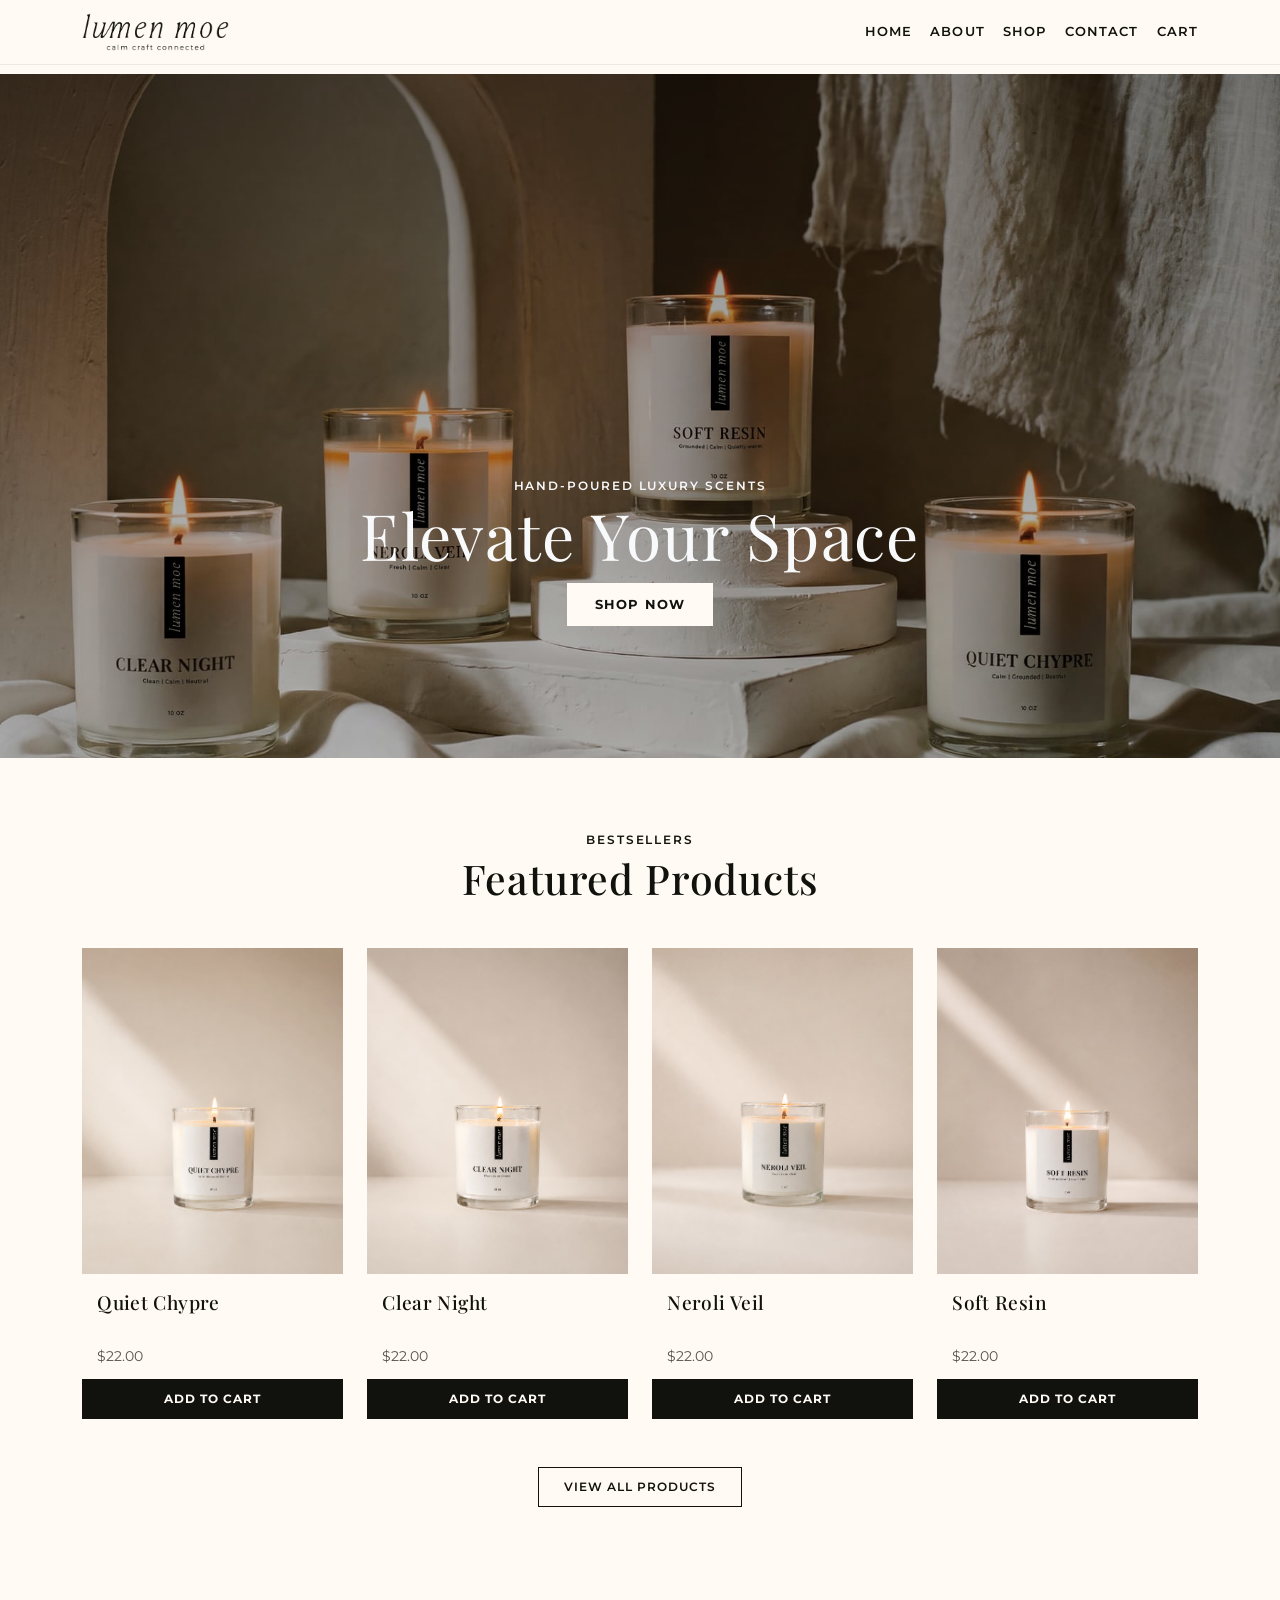
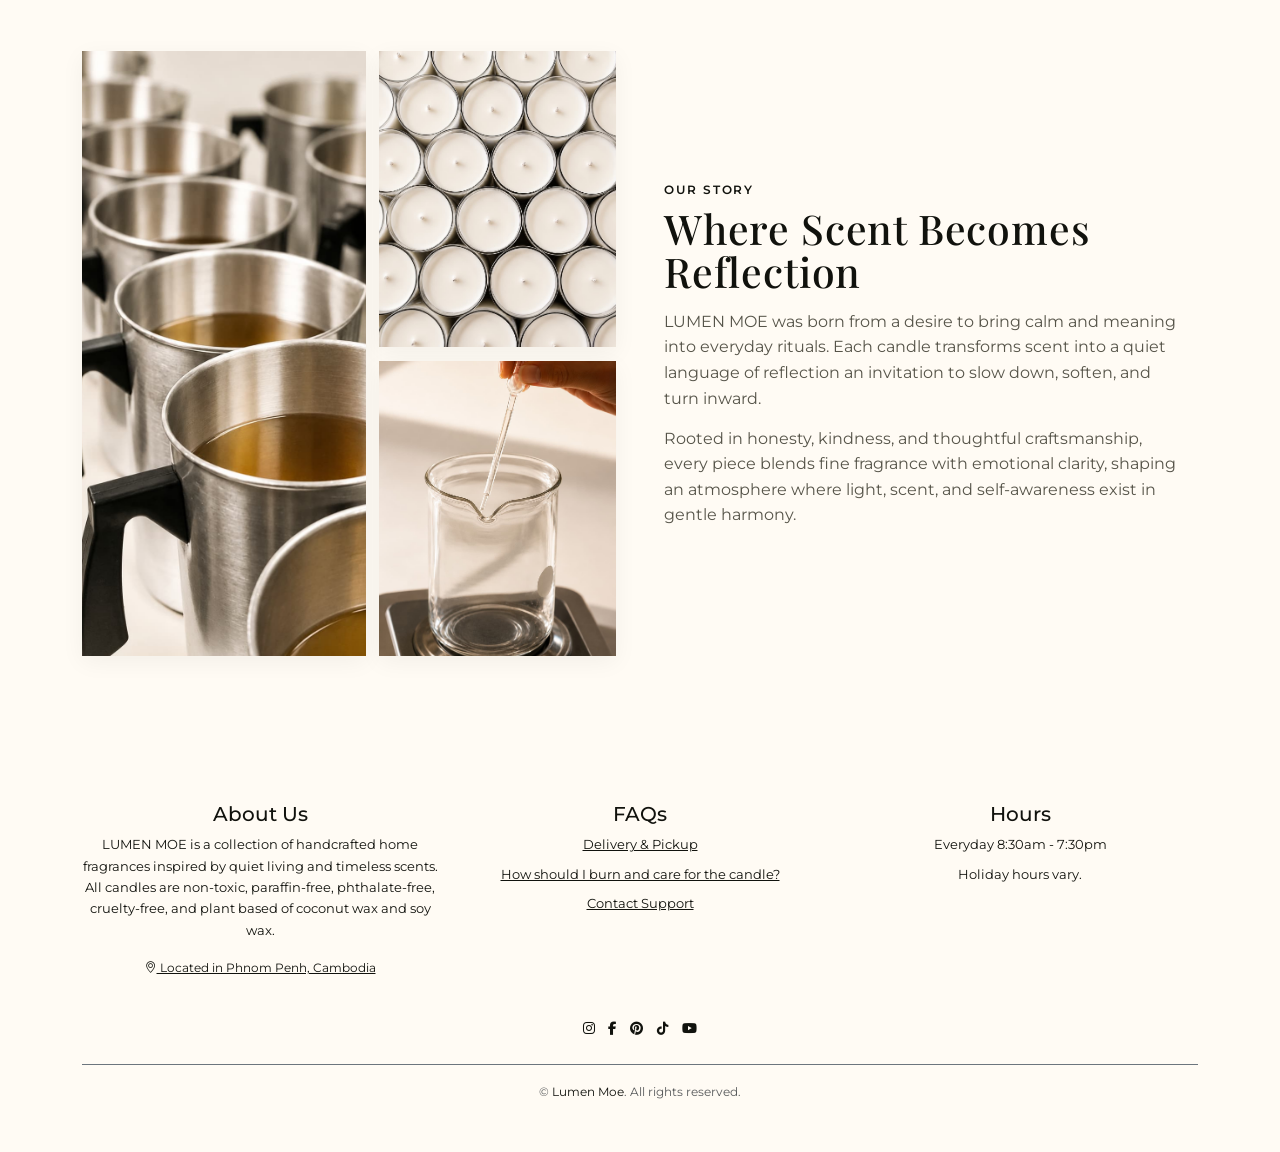
==== commit 24545be4: "Fix HTML encoding issues in index.html" ====
--- a/index.html
+++ b/index.html
@@ -147,7 +147,7 @@
 					<h5 class="footer-title font-weight-bold">About Us</h5>
 					<p class="footer-text-center">LUMEN MOE is a collection of handcrafted home fragrances inspired by quiet living and timeless scents.
 						All candles are non-toxic, paraffin-free, phthalate-free, cruelty-free, and plant based of coconut wax and soy wax.</p>
-					<p class="footer-text-center"><small><a class="location-link" href="https://maps.app.goo.gl/Gq3eSKZP7mriYRtT7?g_st=ic" target="_blank" rel="noopener noreferrer"><i class="bi bi-geo-alt"></i> Located in Phnom Penh, Cambodia</a></small></p>
+					<p class="footer-text-center"><small><a class="location-link" href="https://maps.app.goo.gl/EipKPh64eFKRFpsJA" target="_blank" rel="noopener noreferrer"><i class="bi bi-geo-alt"></i> Located in Phnom Penh, Cambodia</a></small></p>
 					
 					<!--<div class="footer-payments mt-3">
 						<span class="footer-payment-label">We accept:</span>
@@ -195,7 +195,7 @@
 				<div class="col-12 col-md-4 mt-5">
 					<h5 class="footer-title font-weight-bold">Hours</h5>
 					<ul class="footer-hours list-unstyled">
-						<li>Everyday: 9am - 7pm</li>
+						<li>Everyday 8:30am - 7:30pm</li>
 						<li class="mt-2">Holiday hours vary.</li>
 					</ul>
 				</div>
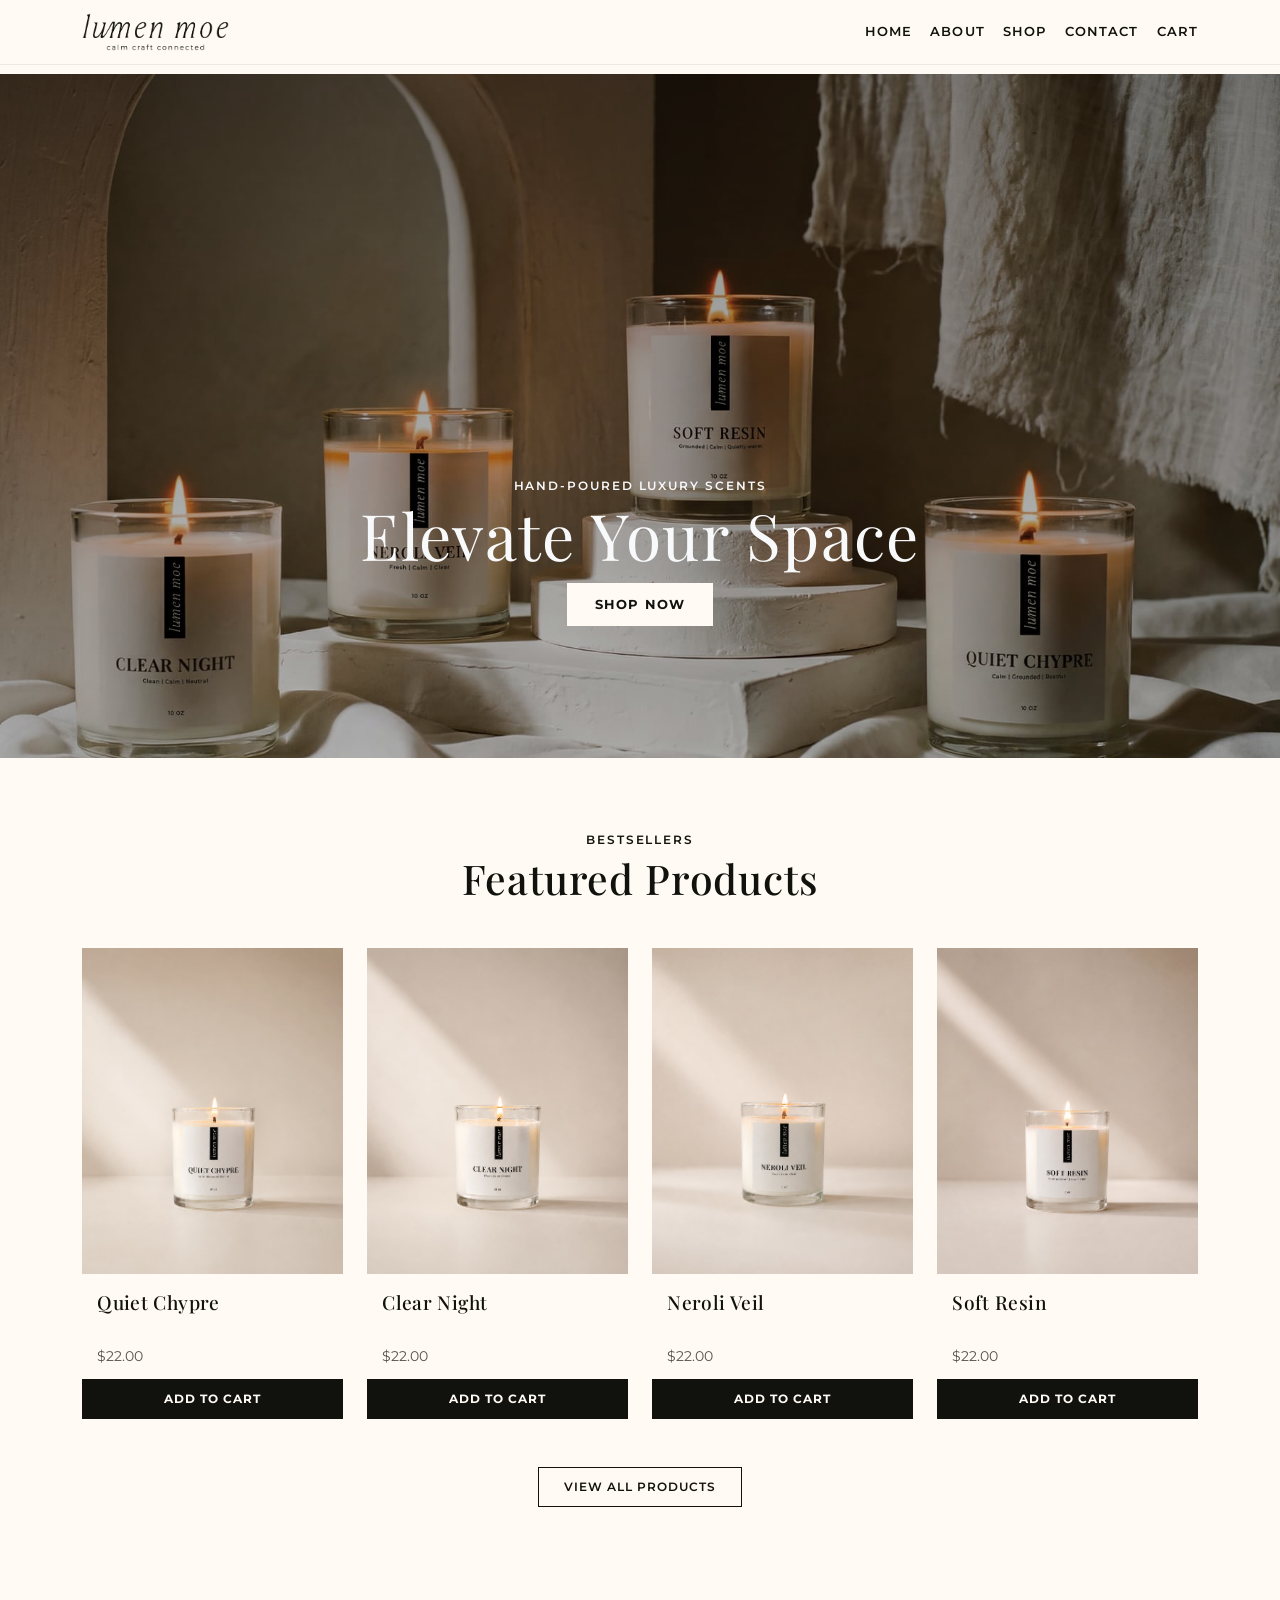
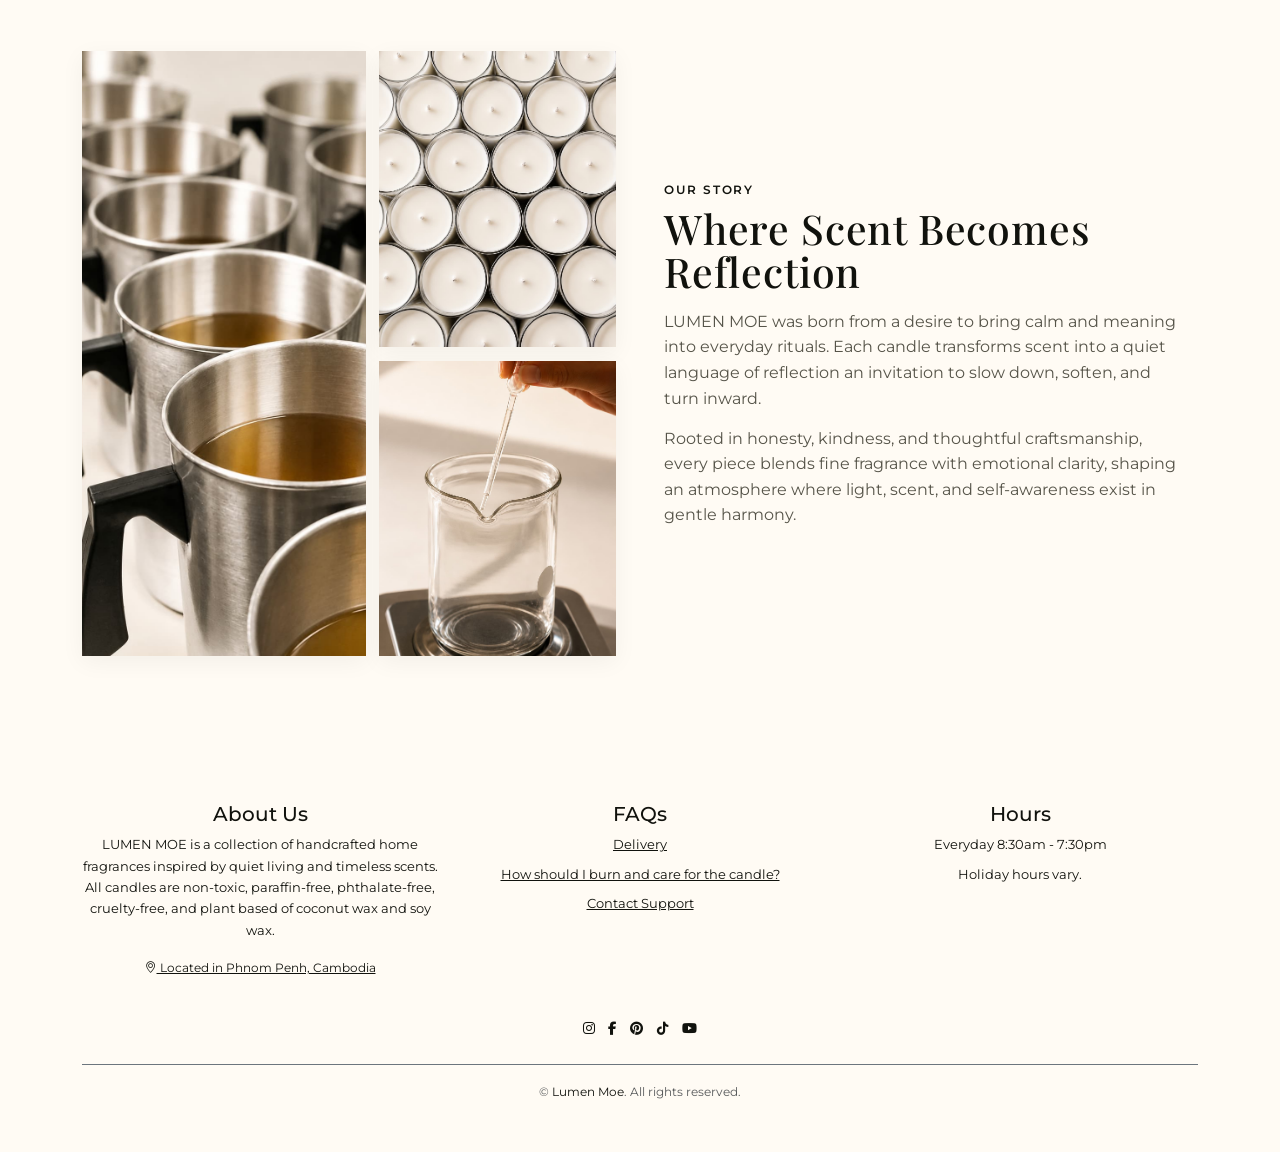
==== commit 758869b4: "Add files via upload" ====
--- a/index.html
+++ b/index.html
@@ -147,7 +147,7 @@
 					<h5 class="footer-title font-weight-bold">About Us</h5>
 					<p class="footer-text-center">LUMEN MOE is a collection of handcrafted home fragrances inspired by quiet living and timeless scents.
 						All candles are non-toxic, paraffin-free, phthalate-free, cruelty-free, and plant based of coconut wax and soy wax.</p>
-					<p class="footer-text-center"><small><a class="location-link" href="https://maps.app.goo.gl/EipKPh64eFKRFpsJA" target="_blank" rel="noopener noreferrer"><i class="bi bi-geo-alt"></i> Located in Phnom Penh, Cambodia</a></small></p>
+					<p class="footer-text-center"><small><a class="location-link" href="https://maps.app.goo.gl/Zr1V2UEtGrFedgHS8" target="_blank" rel="noopener noreferrer"><i class="bi bi-geo-alt"></i> Located in Phnom Penh, Cambodia</a></small></p>
 					
 					<!--<div class="footer-payments mt-3">
 						<span class="footer-payment-label">We accept:</span>
@@ -166,7 +166,7 @@
 					<ul class="footer-links list-unstyled">
 						<li class="mb-2">
 							<button class="footer-faq-toggle" type="button" data-bs-toggle="collapse" data-bs-target="#faqShipping" aria-expanded="false" aria-controls="faqShipping">
-								Delivery & Pickup
+								Delivery
 							</button>
 							<div id="faqShipping" class="collapse footer-faq-answer">
 								<b>Delivery via grab takes 1-2 hours depending on your location or pick up at store.</b>
